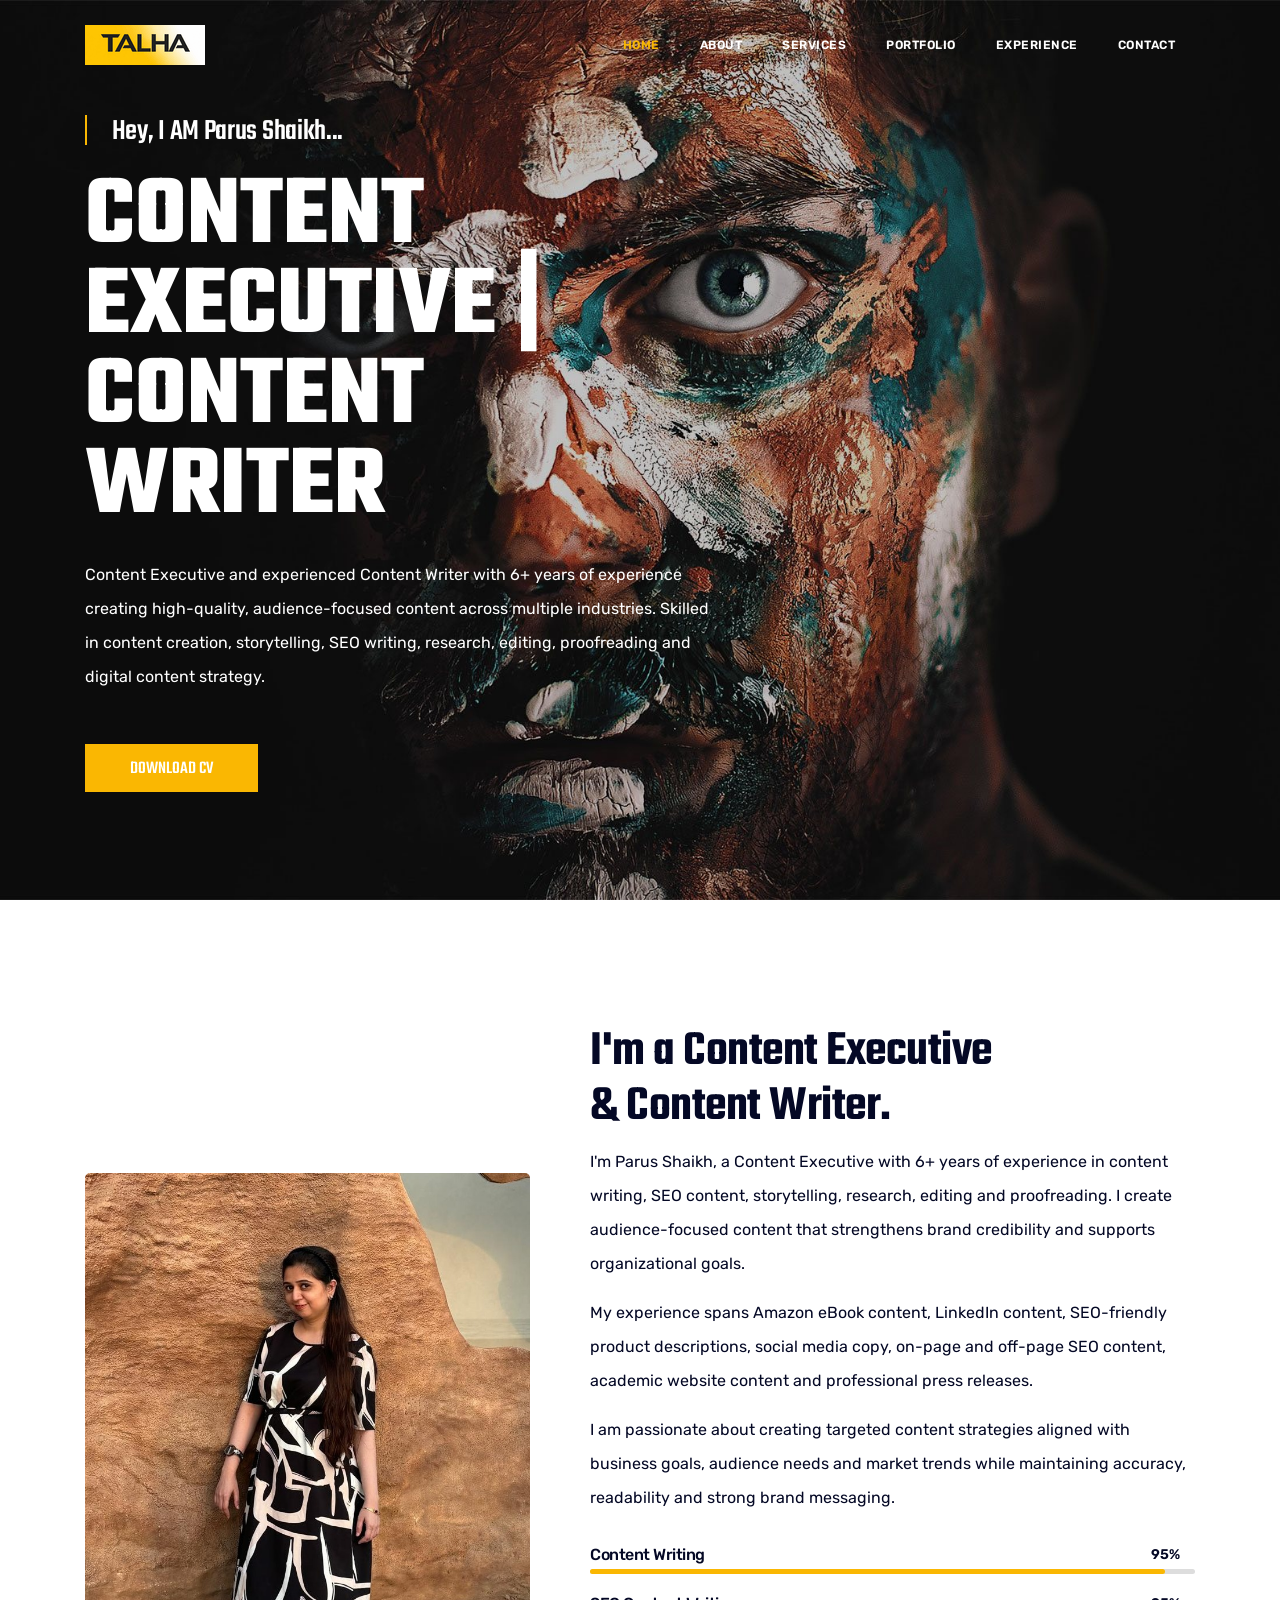
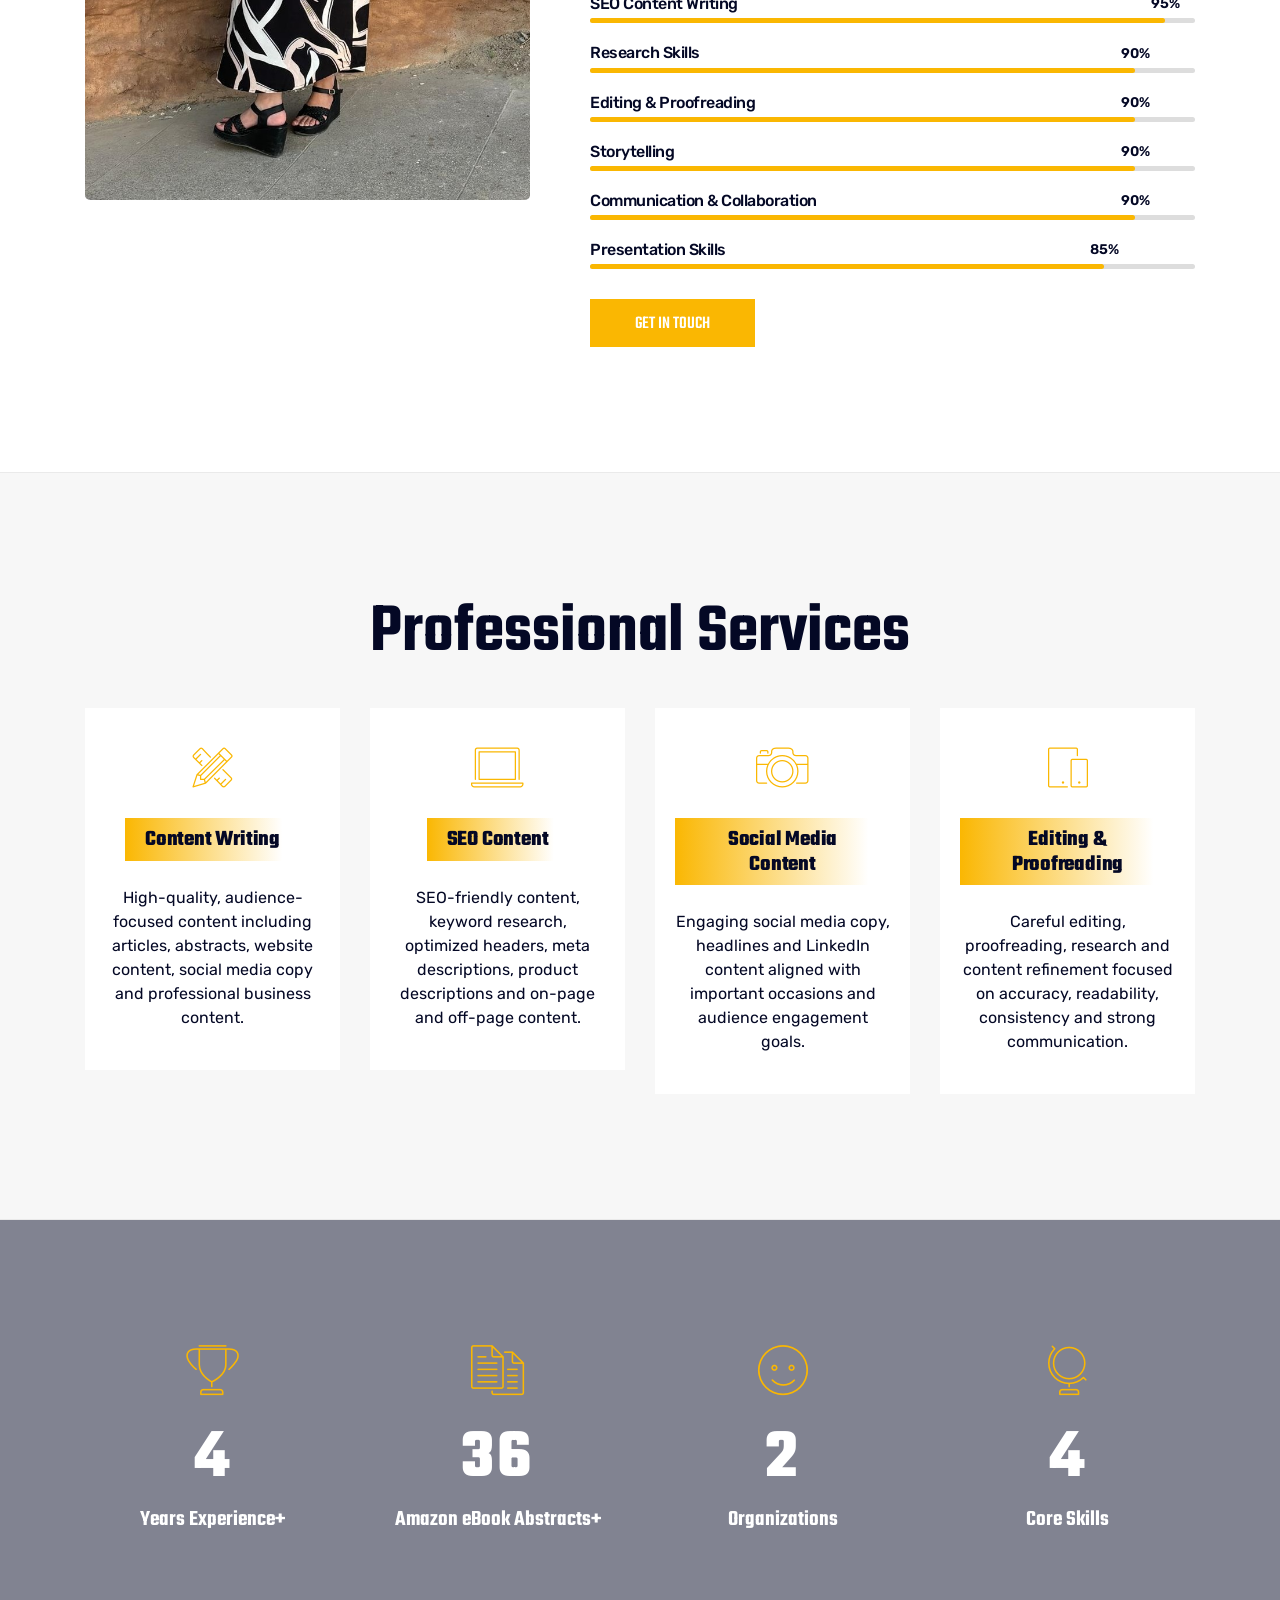
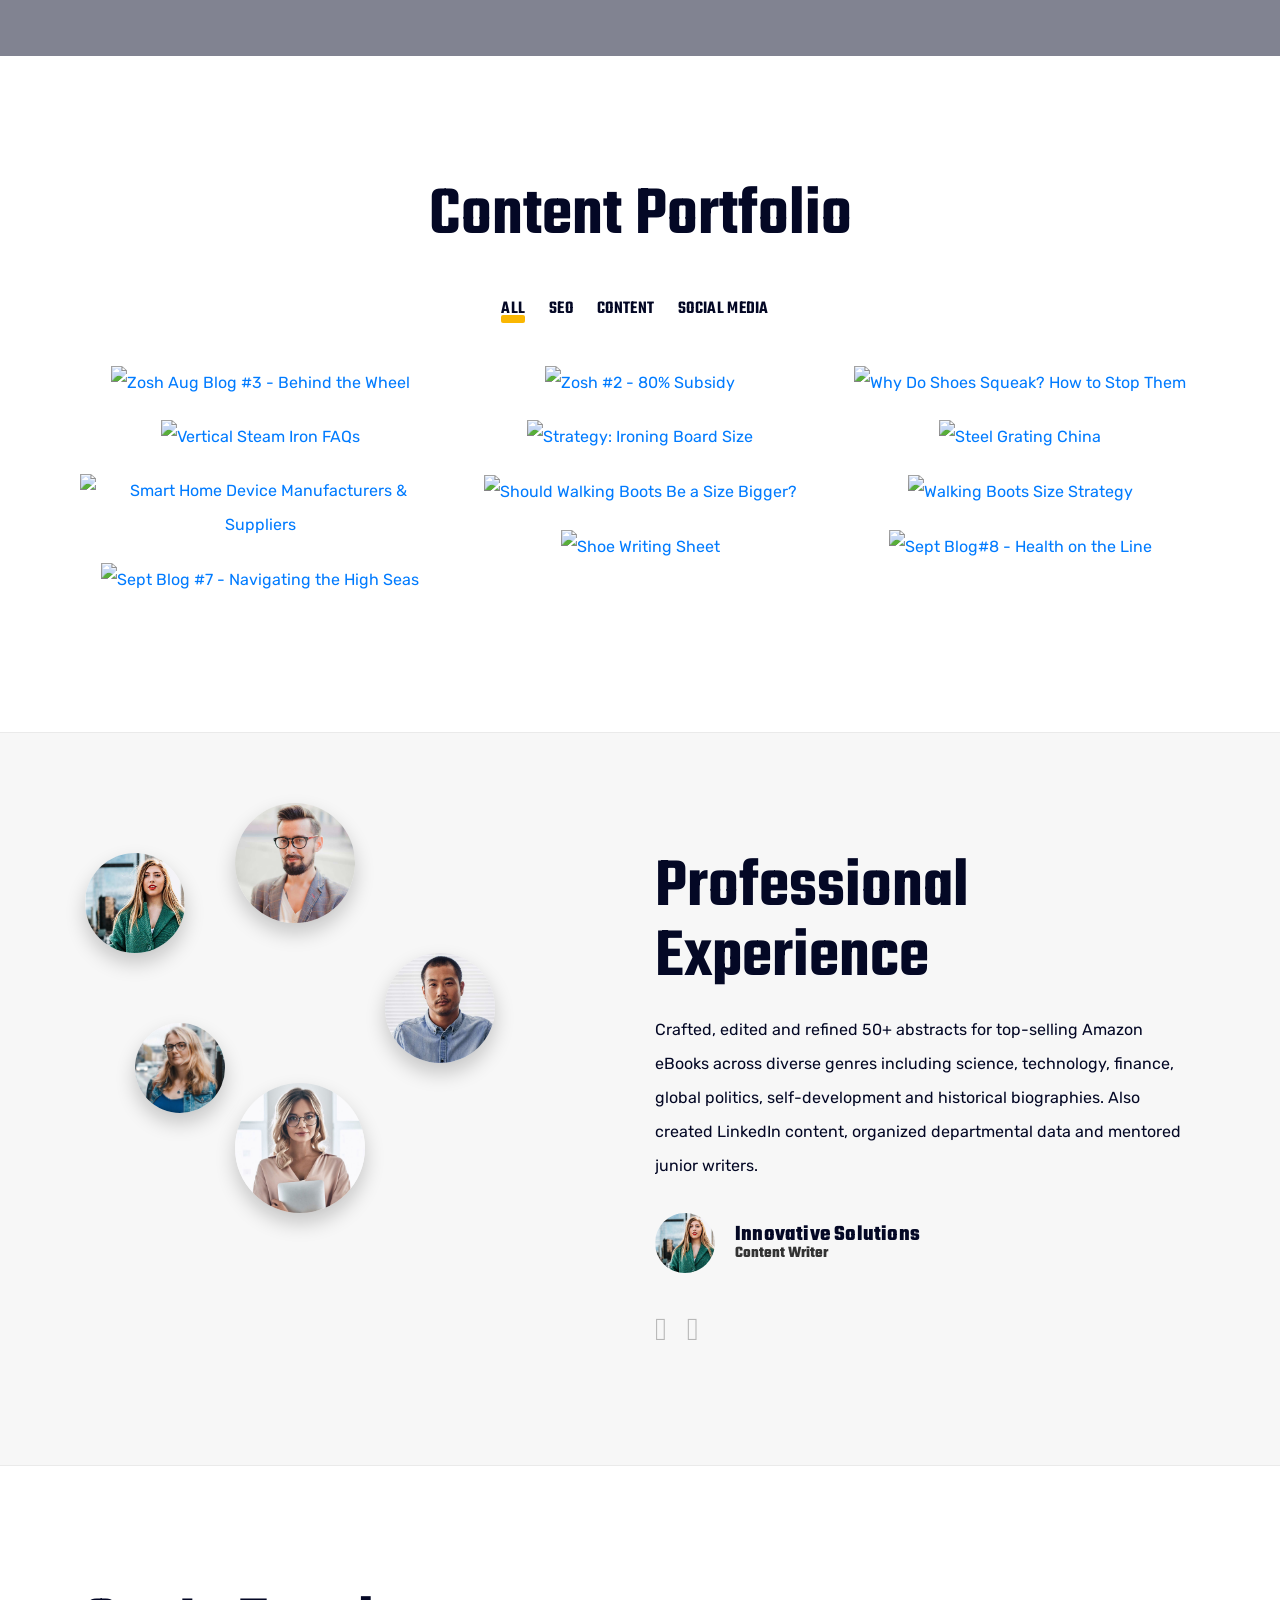
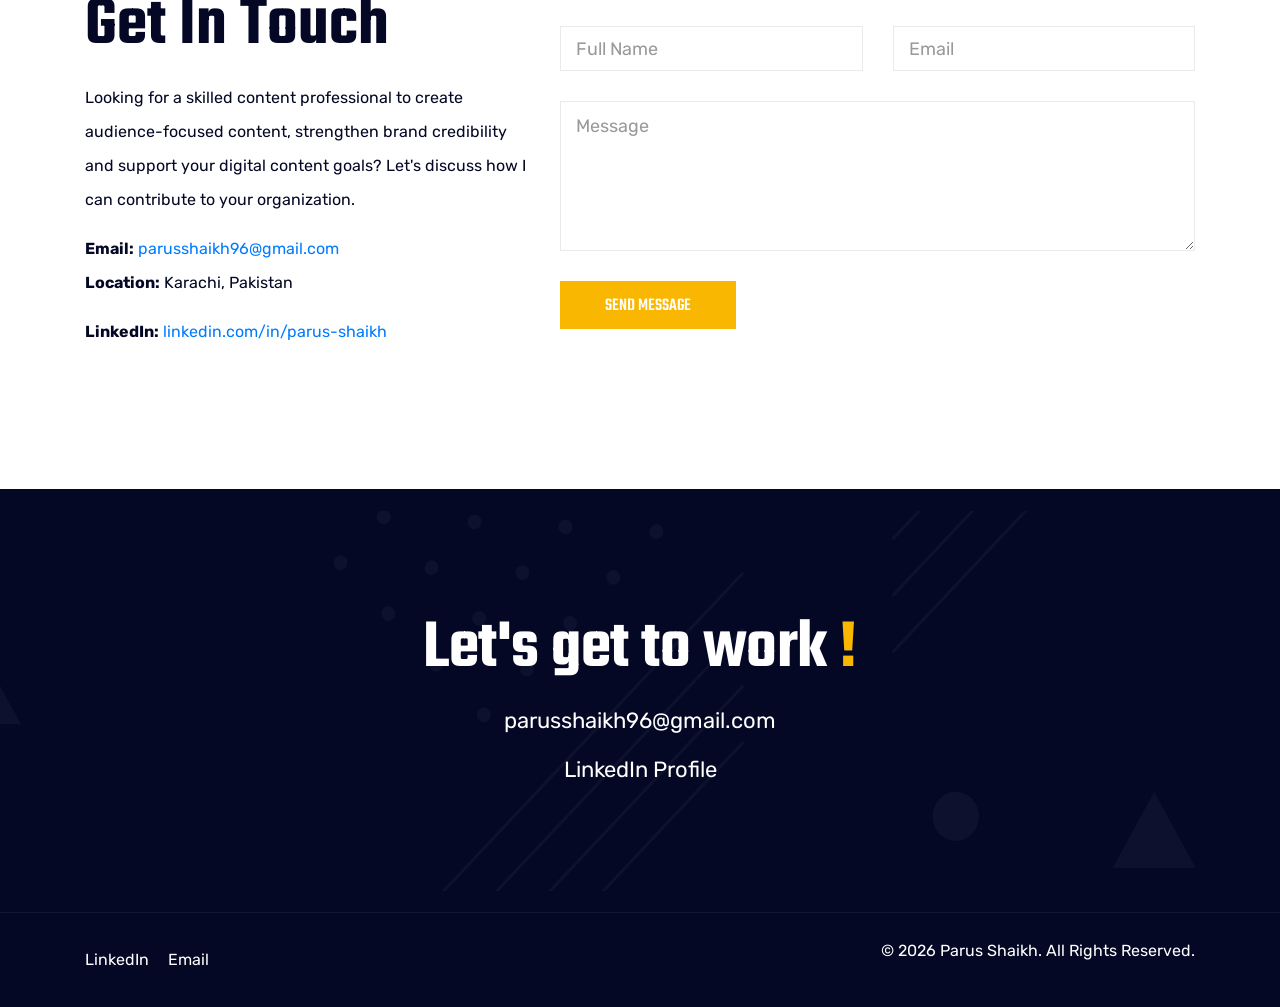
==== index.html @ 9b977d38 "update" ====
<!doctype html>

<html class="no-js" lang="en">


<head>


<meta charset="utf-8">

<meta name="viewport" content="width=device-width, initial-scale=1">

<meta
    name="description"
    content="Parus Shaikh - Content Executive, Content Writer, SEO Content Writer and Digital Content Specialist"
>

<meta name="author" content="Parus Shaikh">

<title>Parus Shaikh | Content Executive & Content Writer</title>

<link rel="shortcut icon" type="image/x-icon" href="img/favicon.ico">

<!-- Themify Icons CSS -->
<link rel="stylesheet" href="css/themify-icons.css">

<!-- Elegant Line Icons CSS -->
<link rel="stylesheet" href="css/elegant-line-icons.css">

<!-- Bootstrap CSS -->
<link rel="stylesheet" href="css/bootstrap.min.css">

<!-- Slicknav CSS -->
<link rel="stylesheet" href="css/slicknav.min.css">

<!-- Animate CSS -->
<link rel="stylesheet" href="css/animate.min.css">

<!-- OWL Carousel CSS -->
<link rel="stylesheet" href="css/owl.carousel.css">

<!-- Venobox CSS -->
<link rel="stylesheet" href="css/venobox.css">

<!-- Main CSS -->
<link rel="stylesheet" href="css/main.css">

<style>

    /* Only making the hero slightly more compact.
       Existing UI/design remains unchanged. */

    .hero-section {
        min-height: 620px;
        padding-top: 70px;
        padding-bottom: 70px;
    }

    .navbar-brand {
        font-size: 25px;
        font-weight: 700;
        letter-spacing: 0.5px;
    }

    .navbar-brand:hover {
        text-decoration: none;
    }

    /* View Live Hover Effect */

    .work-thumb {
        position: relative;
        overflow: hidden;
    }

    .work-overlay {
        position: absolute;
        top: 0;
        left: 0;
        width: 100%;
        height: 100%;
        display: flex;
        align-items: center;
        justify-content: center;
        background: rgba(0, 0, 0, 0.45);
        opacity: 0;
        visibility: hidden;
        transition: all 0.3s ease;
    }

    .work-overlay span {
        display: inline-block;
        padding: 12px 25px;
        background: #ffffff;
        color: #111111;
        font-size: 14px;
        font-weight: 600;
        border-radius: 4px;
        transform: translateY(15px);
        transition: all 0.3s ease;
    }

    .work-box:hover .work-overlay {
        opacity: 1;
        visibility: visible;
    }

    .work-box:hover .work-overlay span {
        transform: translateY(0);
    }

</style>


</head>

<body
    data-spy="scroll"
    data-target="#navmenu"
    data-offset="70"
>




<div class="site-preloader-wrap">

    <div class="spinner-wrap">

        <div class="spinner"></div>

    </div>

</div>

<!-- HEADER -->

<header id="header" class="header-section">

    <div class="container">

        <nav class="navbar">

            <a href="#home" class="navbar-brand">
                <img src="img/logo.png" alt="Parus Shaikh">
            </a>

            <div class="d-flex menu-wrap">

                <div id="navmenu" class="mainmenu">

                    <ul class="nav">

                        <li>

                            <a
                                data-scroll
                                class="nav-link active"
                                href="#home"
                            >
                                Home

                                <span class="sr-only">
                                    (current)
                                </span>

                            </a>

                        </li>

                        <li>

                            <a
                                data-scroll
                                class="nav-link"
                                href="#about"
                            >
                                About
                            </a>

                        </li>

                        <li>

                            <a
                                data-scroll
                                class="nav-link"
                                href="#services"
                            >
                                Services
                            </a>

                        </li>

                        <li>

                            <a
                                data-scroll
                                class="nav-link"
                                href="#portfolio"
                            >
                                Portfolio
                            </a>

                        </li>

                        <li>

                            <a
                                data-scroll
                                class="nav-link"
                                href="#reviews"
                            >
                                Experience
                            </a>

                        </li>

                        <li>

                            <a
                                data-scroll
                                class="nav-link"
                                href="#contact"
                            >
                                Contact
                            </a>

                        </li>

                    </ul>

                </div>

            </div>

        </nav>

    </div>

</header>

<!-- END HEADER -->


<!-- HERO -->

<section
    id="home"
    class="hero-section d-flex align-items-center"
>

    <div class="container">

        <div class="row hero-wrap">

            <div class="col-lg-7">

                <div class="hero-content mt-50">

                    <h3
                        class="sub-heading wow fadeInUp"
                        data-wow-delay="200ms"
                    >
                        Hey, I AM Parus Shaikh...
                    </h3>

                    <h1
                        class="heading wow fadeInUp"
                        data-wow-delay="300ms"
                    >
                        Content Executive | Content Writer
                    </h1>

                    <p
                        class="desc wow fadeInUp"
                        data-wow-delay="400ms"
                    >
                        Content Executive and experienced Content Writer with
                        6+ years of experience creating high-quality,
                        audience-focused content across multiple industries.
                        Skilled in content creation, storytelling, SEO writing,
                        research, editing, proofreading and digital content
                        strategy.
                    </p>

                  <a
    href="img/Parus-Karachi-Resume.pdf"
    class="default-btn wow fadeInUp"
    data-wow-delay="500ms"
    download
>
    Download CV
</a>
                </div>

            </div>

        </div>

    </div>

</section>

<!-- END HERO -->


<!-- ABOUT -->

<section
    id="about"
    class="about-section bd-bottom padding"
>

    <div class="container">

        <div class="row about-wrap d-flex align-items-center">

            <div class="col-lg-5 sm-padding">

                <div
                    class="about-bg wow fadeInLeft"
                    data-wow-delay="100ms"
                >

                    <img
                        src="img/about.jpg"
                        alt="Parus Shaikh"
                    >

                </div>

            </div>


            <div class="col-lg-7 sm-padding">

                <div class="about-content">

                    <h2>

                        <span
                            class="wow fadeInUp"
                            data-wow-delay="100ms"
                        >
                            I'm a Content Executive
                        </span>

                        <br>

                        <span
                            class="wow fadeInUp"
                            data-wow-delay="300ms"
                        >
                            & Content Writer.
                        </span>

                    </h2>


                    <p
                        class="wow fadeInUp"
                        data-wow-delay="500ms"
                    >
                        I'm Parus Shaikh, a Content Executive with 6+ years
                        of experience in content writing, SEO content,
                        storytelling, research, editing and proofreading.
                        I create audience-focused content that strengthens
                        brand credibility and supports organizational goals.
                    </p>


                    <p
                        class="wow fadeInUp"
                        data-wow-delay="600ms"
                    >
                        My experience spans Amazon eBook content, LinkedIn
                        content, SEO-friendly product descriptions, social
                        media copy, on-page and off-page SEO content,
                        academic website content and professional press
                        releases.
                    </p>


                    <p
                        class="wow fadeInUp"
                        data-wow-delay="700ms"
                    >
                        I am passionate about creating targeted content
                        strategies aligned with business goals, audience
                        needs and market trends while maintaining accuracy,
                        readability and strong brand messaging.
                    </p>


                </div>


                <!-- SKILLS -->

                <ul
                    class="skill-items wow fadeInUp"
                    data-wow-delay="800ms"
                >

                    <li class="skill-item">

                        <h5>
                            Content Writing
                        </h5>

                        <div class="progress">

                            <div
                                class="progress-bar wow slideInLeft"
                                data-wow-duration="2000ms"
                                role="progressbar"
                                style="width: 95%;"
                            >
                                <span>95%</span>
                            </div>

                        </div>

                    </li>


                    <li class="skill-item">

                        <h5>
                            SEO Content Writing
                        </h5>

                        <div class="progress">

                            <div
                                class="progress-bar wow slideInLeft"
                                data-wow-duration="2000ms"
                                role="progressbar"
                                style="width: 95%;"
                            >
                                <span>95%</span>
                            </div>

                        </div>

                    </li>


                    <li class="skill-item">

                        <h5>
                            Research Skills
                        </h5>

                        <div class="progress">

                            <div
                                class="progress-bar wow slideInLeft"
                                data-wow-duration="2000ms"
                                role="progressbar"
                                style="width: 90%;"
                            >
                                <span>90%</span>
                            </div>

                        </div>

                    </li>


                    <li class="skill-item">

                        <h5>
                            Editing & Proofreading
                        </h5>

                        <div class="progress">

                            <div
                                class="progress-bar wow slideInLeft"
                                data-wow-duration="2000ms"
                                role="progressbar"
                                style="width: 90%;"
                            >
                                <span>90%</span>
                            </div>

                        </div>

                    </li>


                    <li class="skill-item">

                        <h5>
                            Storytelling
                        </h5>

                        <div class="progress">

                            <div
                                class="progress-bar wow slideInLeft"
                                data-wow-duration="2000ms"
                                role="progressbar"
                                style="width: 90%;"
                            >
                                <span>90%</span>
                            </div>

                        </div>

                    </li>


                    <li class="skill-item">

                        <h5>
                            Communication & Collaboration
                        </h5>

                        <div class="progress">

                            <div
                                class="progress-bar wow slideInLeft"
                                data-wow-duration="2000ms"
                                role="progressbar"
                                style="width: 90%;"
                            >
                                <span>90%</span>
                            </div>

                        </div>

                    </li>


                    <li class="skill-item">

                        <h5>
                            Presentation Skills
                        </h5>

                        <div class="progress">

                            <div
                                class="progress-bar wow slideInLeft"
                                data-wow-duration="2000ms"
                                role="progressbar"
                                style="width: 85%;"
                            >
                                <span>85%</span>
                            </div>

                        </div>

                    </li>

                </ul>


                <div class="cv-btn">

                    <a
                        href="mailto:parusshaikh96@gmail.com"
                        class="default-btn wow fadeInUp"
                        data-wow-delay="900ms"
                    >
                        Get In Touch
                    </a>

                </div>

            </div>

        </div>

    </div>

</section>

<!-- END ABOUT -->


<!-- SERVICES -->

<section
    id="services"
    class="service-section bg-grey bd-bottom padding"
>

    <div class="container">

        <div class="section-heading text-center mb-40">

            <h2 class="wow fadeInUp">
                Professional Services
            </h2>

        </div>


        <div class="service-wrap row">


            <!-- CONTENT WRITING -->

            <div
                class="col-lg-3 col-sm-6 sm-padding wow fadeInUp"
                data-wow-delay="100ms"
            >

                <div class="service-item text-center">

                    <i class="icon-tools"></i>

                    <h3>
                        <span>Content Writing</span>
                    </h3>

                    <p>
                        High-quality, audience-focused content including
                        articles, abstracts, website content, social media
                        copy and professional business content.
                    </p>

                </div>

            </div>


            <!-- SEO CONTENT -->

            <div
                class="col-lg-3 col-sm-6 sm-padding wow fadeInUp"
                data-wow-delay="300ms"
            >

                <div class="service-item text-center">

                    <i class="icon-laptop"></i>

                    <h3>
                        <span>SEO Content</span>
                    </h3>

                    <p>
                        SEO-friendly content, keyword research, optimized
                        headers, meta descriptions, product descriptions
                        and on-page and off-page content.
                    </p>

                </div>

            </div>


            <!-- SOCIAL MEDIA -->

            <div
                class="col-lg-3 col-sm-6 sm-padding wow fadeInUp"
                data-wow-delay="500ms"
            >

                <div class="service-item text-center">

                    <i class="icon-camera"></i>

                    <h3>
                        <span>Social Media Content</span>
                    </h3>

                    <p>
                        Engaging social media copy, headlines and LinkedIn
                        content aligned with important occasions and
                        audience engagement goals.
                    </p>

                </div>

            </div>


            <!-- EDITING -->

            <div
                class="col-lg-3 col-sm-6 sm-padding wow fadeInUp"
                data-wow-delay="700ms"
            >

                <div class="service-item text-center">

                    <i class="icon-mobile"></i>

                    <h3>
                        <span>Editing & Proofreading</span>
                    </h3>

                    <p>
                        Careful editing, proofreading, research and content
                        refinement focused on accuracy, readability,
                        consistency and strong communication.
                    </p>

                </div>

            </div>

        </div>

    </div>

</section>

<!-- END SERVICES -->


<!-- COUNTERS -->

<section class="counter-section padding overlay">

    <div class="container">

        <div class="counter-wrap row">


            <div
                class="col-lg-3 col-sm-6 sm-padding wow fadeInUp"
                data-wow-delay="100ms"
            >

                <div class="counter-item text-center">

                    <i class="icon-trophy"></i>

                    <h3 class="counter">
                        6
                    </h3>

                    <h4>
                        Years Experience+
                    </h4>

                </div>

            </div>


            <div
                class="col-lg-3 col-sm-6 sm-padding wow fadeInUp"
                data-wow-delay="300ms"
            >

                <div class="counter-item text-center">

                    <i class="icon-documents"></i>

                    <h3 class="counter">
                        50
                    </h3>

                    <h4>
                        Amazon eBook Abstracts+
                    </h4>

                </div>

            </div>


            <div
                class="col-lg-3 col-sm-6 sm-padding wow fadeInUp"
                data-wow-delay="500ms"
            >

                <div class="counter-item text-center">

                    <i class="icon-happy"></i>

                    <h3 class="counter">
                        4
                    </h3>

                    <h4>
                        Organizations
                    </h4>

                </div>

            </div>


            <div
                class="col-lg-3 col-sm-6 sm-padding wow fadeInUp"
                data-wow-delay="700ms"
            >

                <div class="counter-item text-center">

                    <i class="icon-globe"></i>

                    <h3 class="counter">
                        7
                    </h3>

                    <h4>
                        Core Skills
                    </h4>

                </div>

            </div>

        </div>

    </div>

</section>

<!-- END COUNTERS -->


<!-- PORTFOLIO -->

<section
    id="portfolio"
    class="work-section bd-bottom padding"
>

    <div class="container">

        <div class="section-heading text-center mb-40">

            <h2
                class="wow fadeInUp"
                data-wow-delay="100ms"
            >
                Content Portfolio
            </h2>

        </div>


        <div class="work-items-wrap">

            <div class="work-titles"></div>


            <!-- FILTERS -->

            <ul
                class="work-filter mb-30 wow fadeInUp"
                data-wow-delay="300ms"
            >

                <li
                    class="active"
                    data-filter="*"
                >
                    All
                </li>

                <li data-filter=".seo">
                    SEO
                </li>

                <li data-filter=".content">
                    Content
                </li>

                <li data-filter=".marketing">
                    Social Media
                </li>

            </ul>


            <!-- PORTFOLIO ITEMS -->

            <div
                class="row work-items wow fadeInUp"
                data-wow-delay="500ms"
            >


                <!-- 1 -->
                <div class="col-md-4 col-sm-6 xs-padding single-item content">
                    <a href="https://drive.google.com/open?id=1LXs0BQqRQI7Jaqb9oICFs6bPIolZNywy&usp=drive_copy" target="_blank" class="work-box">
                        <div class="work-thumb">
                            <img src="https://images.unsplash.com/photo-1485291571150-772bcfc10da5?auto=format&fit=crop&w=900&q=80" alt="Zosh Aug Blog #3 - Behind the Wheel">
                            <div class="work-overlay">
                                <span>Zosh Aug Blog #3 - Behind the Wheel</span>
                            </div>
                        </div>
                    </a>
                </div>


                <!-- 2 -->
                <div class="col-md-4 col-sm-6 xs-padding single-item content seo">
                    <a href="https://drive.google.com/open?id=1vBJZyn1_79aBrRnM601Nejvo8InahfdY&usp=drive_copy" target="_blank" class="work-box">
                        <div class="work-thumb">
                            <img src="https://images.unsplash.com/photo-1554224155-6726b3ff858f?auto=format&fit=crop&w=900&q=80" alt="Zosh #2 - 80% Subsidy">
                            <div class="work-overlay">
                                <span>Zosh #2 - 80% Subsidy</span>
                            </div>
                        </div>
                    </a>
                </div>


                <!-- 3 -->
                <div class="col-md-4 col-sm-6 xs-padding single-item content seo">
                    <a href="https://drive.google.com/open?id=11xrQqx3f5UAU6Y8jwjmwOp1qk08cNPf2&usp=drive_copy" target="_blank" class="work-box">
                        <div class="work-thumb">
                            <img src="https://images.unsplash.com/photo-1542291026-7eec264c27ff?auto=format&fit=crop&w=900&q=80" alt="Why Do Shoes Squeak? How to Stop Them">
                            <div class="work-overlay">
                                <span>Why Do Shoes Squeak? How to Stop Them</span>
                            </div>
                        </div>
                    </a>
                </div>


                <!-- 4 -->
                <div class="col-md-4 col-sm-6 xs-padding single-item content seo">
                    <a href="https://drive.google.com/open?id=1feTU2FWGsGtW48rULP34QujGG3yAgJ-w&usp=drive_copy" target="_blank" class="work-box">
                        <div class="work-thumb">
                            <img src="https://images.unsplash.com/photo-1582735689369-4fe89db7114c?auto=format&fit=crop&w=900&q=80" alt="Vertical Steam Iron FAQs">
                            <div class="work-overlay">
                                <span>Vertical Steam Iron FAQs</span>
                            </div>
                        </div>
                    </a>
                </div>


                <!-- 5 -->
                <div class="col-md-4 col-sm-6 xs-padding single-item content seo">
                    <a href="https://drive.google.com/open?id=1D90GgLFySZ7nQfxH0sL03cCZlbrNr5kz&usp=drive_copy" target="_blank" class="work-box">
                        <div class="work-thumb">
                            <img src="https://images.unsplash.com/photo-1558618666-fcd25c85cd64?auto=format&fit=crop&w=900&q=80" alt="Strategy: Ironing Board Size">
                            <div class="work-overlay">
                                <span>Strategy: Ironing Board Size</span>
                            </div>
                        </div>
                    </a>
                </div>


                <!-- 6 -->
                <div class="col-md-4 col-sm-6 xs-padding single-item content">
                    <a href="https://drive.google.com/open?id=1yk3fV_PJ36oBN3ZdoxIJcks0qqvbZfiG&usp=drive_copy" target="_blank" class="work-box">
                        <div class="work-thumb">
                            <img src="https://images.unsplash.com/photo-1504307651254-35680f356dfd?auto=format&fit=crop&w=900&q=80" alt="Steel Grating China">
                            <div class="work-overlay">
                                <span>Steel Grating China</span>
                            </div>
                        </div>
                    </a>
                </div>


                <!-- 7 -->
                <div class="col-md-4 col-sm-6 xs-padding single-item content seo">
                    <a href="https://drive.google.com/open?id=139jBl9DsKpFGv65cTZZlFE77CDEeuoxl&usp=drive_copy" target="_blank" class="work-box">
                        <div class="work-thumb">
                            <img src="https://images.unsplash.com/photo-1558002038-1055907df827?auto=format&fit=crop&w=900&q=80" alt="Smart Home Device Manufacturers & Suppliers">
                            <div class="work-overlay">
                                <span>Smart Home Device Manufacturers & Suppliers</span>
                            </div>
                        </div>
                    </a>
                </div>


              <!-- 8 -->
<div class="col-md-4 col-sm-6 xs-padding single-item content seo">
    <a href="https://drive.google.com/open?id=1uwgYTufNIXVfXIzrIhm38b34IhKRQeTq&usp=drive_copy"
       target="_blank"
       class="work-box">

        <div class="work-thumb">
            <img
                src="https://images.unsplash.com/photo-1551632811-561732d1e306?auto=format&fit=crop&w=900&q=80"
                alt="Should Walking Boots Be a Size Bigger?"
            >

            <div class="work-overlay">
                <span>Should Walking Boots Be a Size Bigger?</span>
            </div>
        </div>

    </a>
</div>


                <!-- 9 -->
                <div class="col-md-4 col-sm-6 xs-padding single-item content seo">
                    <a href="https://drive.google.com/open?id=1sSTBWbOvlkQHO42XI4FcnSevIsq5JLyp&usp=drive_copy" target="_blank" class="work-box">
                        <div class="work-thumb">
                            <img src="https://images.unsplash.com/photo-1520639888713-7851133b1ed0?auto=format&fit=crop&w=900&q=80" alt="Walking Boots Size Strategy">
                            <div class="work-overlay">
                                <span>Walking Boots Size Strategy</span>
                            </div>
                        </div>
                    </a>
                </div>


                <!-- 10 -->
                <div class="col-md-4 col-sm-6 xs-padding single-item content">
                    <a href="https://drive.google.com/open?id=1D6LFiN8Dwu3kecoFF4oTF8dwXBQN0cQ4&usp=drive_copy" target="_blank" class="work-box">
                        <div class="work-thumb">
                            <img src="https://images.unsplash.com/photo-1460353581641-37baddab0fa2?auto=format&fit=crop&w=900&q=80" alt="Shoe Writing Sheet">
                            <div class="work-overlay">
                                <span>Shoe Writing Sheet</span>
                            </div>
                        </div>
                    </a>
                </div>


                <!-- 11 -->
                <div class="col-md-4 col-sm-6 xs-padding single-item content">
                    <a href="https://drive.google.com/open?id=1c1kYiwKYX25CJf8WVKnKKPushHrlp11Z&usp=drive_copy" target="_blank" class="work-box">
                        <div class="work-thumb">
                            <img src="https://images.unsplash.com/photo-1505751172876-fa1923c5c528?auto=format&fit=crop&w=900&q=80" alt="Sept Blog#8 - Health on the Line">
                            <div class="work-overlay">
                                <span>Sept Blog#8 - Health on the Line</span>
                            </div>
                        </div>
                    </a>
                </div>


                <!-- 12 -->
<div class="col-md-4 col-sm-6 xs-padding single-item content">
    <a href="https://drive.google.com/open?id=1NOp60cJU7m7nYE22NxKxUteTyk41mckn3&usp=drive_copy"
       target="_blank"
       class="work-box">

        <div class="work-thumb">
            <img
                src="https://images.unsplash.com/photo-1500375592092-40eb2168fd21?auto=format&fit=crop&w=900&q=80"
                alt="Sept Blog #7 - Navigating the High Seas"
            >

            <div class="work-overlay">
                <span>Sept Blog #7 - Navigating the High Seas</span>
            </div>
        </div>

    </a>
</div>



            </div>

        </div>

    </div>

</section>
<!-- END PORTFOLIO -->


<!-- EXPERIENCE -->

<section
    id="reviews"
    class="testimonial-section bg-grey bd-bottom padding"
>

    <div class="container">

        <div class="row">


            <div class="col-md-6 d-none d-lg-block d-md-block">

                <div class="clients-thumb">

                    <div class="ct-thumb thumb-1"></div>

                    <div class="ct-thumb thumb-2"></div>

                    <div class="ct-thumb thumb-3"></div>

                    <div class="ct-thumb thumb-4"></div>

                    <div class="ct-thumb thumb-5"></div>

                </div>

            </div>


            <div class="col-md-6">

                <div class="section-heading">

                    <h2
                        class="wow fadeInUp"
                        data-wow-delay="100ms"
                    >
                        Professional Experience
                    </h2>

                </div>


                <div
                    id="testimonial-carousel"
                    class="testimonial-carousel owl-carousel wow fadeInUp"
                    data-wow-delay="300ms"
                >


                    <!-- Innovative Solutions -->

                    <div class="testi-item">

                        <p>
                            Crafted, edited and refined 50+ abstracts for
                            top-selling Amazon eBooks across diverse genres
                            including science, technology, finance, global
                            politics, self-development and historical
                            biographies. Also created LinkedIn content,
                            organized departmental data and mentored junior
                            writers.
                        </p>

                        <div class="testi-thumb">

                            <img
                                src="img/testi-1.jpg"
                                alt="Innovative Solutions"
                            >

                            <h3>
                                Innovative Solutions

                                <span>
                                    Content Writer
                                </span>

                            </h3>

                        </div>

                    </div>


                    <!-- Va8ive Digital -->

                    <div class="testi-item">

                        <p>
                            Conducted research for trending keywords to
                            produce targeted SEO content that improved
                            organic traffic and search engine rankings.
                            Optimized meta descriptions and headers and
                            created SEO-friendly product descriptions for
                            e-commerce platforms.
                        </p>

                        <div class="testi-thumb">

                            <img
                                src="img/testi-2.jpg"
                                alt="Va8ive Digital"
                            >

                            <h3>
                                Va8ive Digital

                                <span>
                                    SEO Content Writer
                                </span>

                            </h3>

                        </div>

                    </div>


                    <!-- Creatics -->

                    <div class="testi-item">

                        <p>
                            Developed compelling social media copy and
                            headlines to maximize audience engagement.
                            Produced high-quality on-page and off-page
                            content that achieved top SEO rankings and
                            authored SEO-friendly content for academic
                            websites with a focus on accuracy and
                            readability.
                        </p>

                        <div class="testi-thumb">

                            <img
                                src="img/testi-3.jpg"
                                alt="Creatics"
                            >

                            <h3>
                                Creatics

                                <span>
                                    Creative Content Writer
                                </span>

                            </h3>

                        </div>

                    </div>


                    <!-- Tradewheel.com -->

                    <div class="testi-item">

                        <p>
                            Produced high-quality on-page and off-page SEO
                            content for corporate clients while developing
                            innovative content strategies aligned with
                            brand messaging and digital objectives.
                            Created engaging social media content and
                            professional press releases based on client
                            goals and perspectives.
                        </p>

                        <div class="testi-thumb">

                            <img
                                src="img/testi-1.jpg"
                                alt="Tradewheel.com"
                            >

                            <h3>
                                Tradewheel.com

                                <span>
                                    Web Content Writer
                                </span>

                            </h3>

                        </div>

                    </div>


                </div>

            </div>

        </div>

    </div>

</section>

<!-- END EXPERIENCE -->


<!-- CONTACT -->

<section
    id="contact"
    class="contact-section padding"
>

    <div class="container">

        <div class="contact-wrapper d-flex align-items-center row">


            <div class="col-lg-5 col-md-6 sm-padding">

                <div class="contact-info">

                    <div class="section-heading mb-20">

                        <h2
                            class="wow fadeInUp"
                            data-wow-delay="100ms"
                        >
                            Get In Touch
                        </h2>

                    </div>


                    <p
                        class="wow fadeInUp"
                        data-wow-delay="300ms"
                    >
                        Looking for a skilled content professional to
                        create audience-focused content, strengthen brand
                        credibility and support your digital content
                        goals? Let's discuss how I can contribute to your
                        organization.
                    </p>


                    <p
                        class="wow fadeInUp"
                        data-wow-delay="400ms"
                    >

                        <strong>Email:</strong>

                        <a href="mailto:parusshaikh96@gmail.com">
                            parusshaikh96@gmail.com
                        </a>

                        <br>

                        <strong>Location:</strong>
                        Karachi, Pakistan

                    </p>


                    <p
                        class="wow fadeInUp"
                        data-wow-delay="500ms"
                    >

                        <strong>LinkedIn:</strong>

                        <a
                            href="https://linkedin.com/in/parus-shaikh"
                            target="_blank"
                            rel="noopener noreferrer"
                        >
                            linkedin.com/in/parus-shaikh
                        </a>

                    </p>

                </div>

            </div>


            <div class="col-lg-7 col-md-6 sm-padding">

                <div class="contact-form">

                    <form
                        action="contact.php"
                        method="post"
                        id="ajax_form"
                        class="form-horizontal"
                    >

                        <div
                            class="form-group colum-row row wow fadeInUp"
                            data-wow-delay="500ms"
                        >

                            <div class="col-sm-6">

                                <input
                                    type="text"
                                    id="name"
                                    name="name"
                                    class="form-control"
                                    placeholder="Full Name"
                                    required
                                >

                            </div>


                            <div class="col-sm-6">

                                <input
                                    type="email"
                                    id="email"
                                    name="email"
                                    class="form-control"
                                    placeholder="Email"
                                    required
                                >

                            </div>

                        </div>


                        <div
                            class="form-group row wow fadeInUp"
                            data-wow-delay="700ms"
                        >

                            <div class="col-md-12">

                                <textarea
                                    id="message"
                                    name="message"
                                    cols="30"
                                    rows="5"
                                    class="form-control message"
                                    placeholder="Message"
                                    required
                                ></textarea>

                            </div>

                        </div>


                        <div
                            class="form-group row wow fadeInUp"
                            data-wow-delay="900ms"
                        >

                            <div class="col-md-12">

                                <button
                                    id="submit"
                                    class="default-btn"
                                    type="submit"
                                >
                                    Send Message
                                </button>

                            </div>

                        </div>


                        <div
                            id="form-messages"
                            class="alert"
                            role="alert"
                        ></div>

                    </form>

                </div>

            </div>

        </div>

    </div>

</section>

<!-- END CONTACT -->


<!-- GET TO WORK -->

<section class="widget-section padding">

    <div class="container">

        <div class="widget-content text-center">

            <h2
                class="wow fadeInUp"
                data-wow-delay="100ms"
            >
                Let's get to work
                <span>!</span>
            </h2>


            <a
                class="mb-15 wow fadeInUp"
                data-wow-delay="200ms"
                href="mailto:parusshaikh96@gmail.com"
            >
                parusshaikh96@gmail.com
            </a>


            <a
                href="https://linkedin.com/in/parus-shaikh"
                class="wow fadeInUp"
                data-wow-delay="300ms"
                target="_blank"
                rel="noopener noreferrer"
            >
                LinkedIn Profile
            </a>

        </div>

    </div>

</section>

<!-- END GET TO WORK -->


<!-- FOOTER -->

<footer class="footer-section">

    <div class="container">

        <div class="footer-wrap row">


            <div class="col-md-6">

                <ul class="footer-social">

                    <li>

                        <a
                            href="https://linkedin.com/in/parus-shaikh"
                            target="_blank"
                            rel="noopener noreferrer"
                        >
                            LinkedIn
                        </a>

                    </li>

                    <li>

                        <a
                            href="mailto:parusshaikh96@gmail.com"
                        >
                            Email
                        </a>

                    </li>

                </ul>

            </div>


            <div class="col-md-6">

                <div class="copyright">

                    <p>

                        &copy;

                        <span id="year"></span>

                        Parus Shaikh. All Rights Reserved.

                    </p>

                </div>

            </div>

        </div>

    </div>

</footer>

<!-- END FOOTER -->


<!-- SCROLL TO TOP -->

<a
    data-scroll
    href="#header"
    id="scroll-to-top"
>

    <i class="ti-angle-up"></i>

</a>


<!-- jQuery -->

<script src="js/vendor/jquery-1.12.4.min.js"></script>

<!-- Modernizr -->

<script src="js/vendor/modernizr-2.8.3-respond-1.4.2.min.js"></script>

<!-- Bootstrap -->

<script src="js/vendor/bootstrap.min.js"></script>

<!-- Slicknav -->

<script src="js/vendor/jquery.slicknav.min.js"></script>

<!-- OWL Carousel -->

<script src="js/vendor/owl.carousel.min.js"></script>

<!-- Counterup -->

<script src="js/vendor/jquery.counterup.min.js"></script>

<!-- Waypoints -->

<script src="js/vendor/jquery.waypoints.v2.0.3.min.js"></script>

<!-- Venobox -->

<script src="js/vendor/venobox.min.js"></script>

<!-- Images Loaded -->

<script src="js/vendor/imagesloaded.pkgd.min.js"></script>

<!-- Isotope -->

<script src="js/vendor/jquery.isotope.v3.0.2.js"></script>

<!-- Smooth Scroll -->

<script src="js/vendor/smooth-scroll.min.js"></script>

<!-- WOW -->

<script src="js/vendor/wow.min.js"></script>

<!-- Contact -->

<script src="js/contact.js"></script>

<!-- Main JS -->

<script src="js/main.js"></script>


<!-- CURRENT YEAR -->

<script>

    document.addEventListener("DOMContentLoaded", function () {

        var yearElement = document.getElementById("year");

        if (yearElement) {

            yearElement.textContent = new Date().getFullYear();

        }

    });

</script>

</body>

</html>
---- css/themify-icons.css ----
@font-face{font-family:themify;src:url(../fonts/themify.eot%3F-fvbane);src:url(../fonts/themify.eot%3F) format('embedded-opentype'),url(../fonts/themify.woff%3F-fvbane) format('woff'),url(../fonts/themify.ttf%3F-fvbane) format('truetype'),url(../fonts/themify.svg%3F-fvbane) format('svg');font-weight:400;font-style:normal}[class*=" ti-"],[class^=ti-]{font-family:themify;speak:none;font-style:normal;font-weight:400;font-variant:normal;text-transform:none;line-height:1;-webkit-font-smoothing:antialiased;-moz-osx-font-smoothing:grayscale}.ti-wand:before{content:"\e600"}.ti-volume:before{content:"\e601"}.ti-user:before{content:"\e602"}.ti-unlock:before{content:"\e603"}.ti-unlink:before{content:"\e604"}.ti-trash:before{content:"\e605"}.ti-thought:before{content:"\e606"}.ti-target:before{content:"\e607"}.ti-tag:before{content:"\e608"}.ti-tablet:before{content:"\e609"}.ti-star:before{content:"\e60a"}.ti-spray:before{content:"\e60b"}.ti-signal:before{content:"\e60c"}.ti-shopping-cart:before{content:"\e60d"}.ti-shopping-cart-full:before{content:"\e60e"}.ti-settings:before{content:"\e60f"}.ti-search:before{content:"\e610"}.ti-zoom-in:before{content:"\e611"}.ti-zoom-out:before{content:"\e612"}.ti-cut:before{content:"\e613"}.ti-ruler:before{content:"\e614"}.ti-ruler-pencil:before{content:"\e615"}.ti-ruler-alt:before{content:"\e616"}.ti-bookmark:before{content:"\e617"}.ti-bookmark-alt:before{content:"\e618"}.ti-reload:before{content:"\e619"}.ti-plus:before{content:"\e61a"}.ti-pin:before{content:"\e61b"}.ti-pencil:before{content:"\e61c"}.ti-pencil-alt:before{content:"\e61d"}.ti-paint-roller:before{content:"\e61e"}.ti-paint-bucket:before{content:"\e61f"}.ti-na:before{content:"\e620"}.ti-mobile:before{content:"\e621"}.ti-minus:before{content:"\e622"}.ti-medall:before{content:"\e623"}.ti-medall-alt:before{content:"\e624"}.ti-marker:before{content:"\e625"}.ti-marker-alt:before{content:"\e626"}.ti-arrow-up:before{content:"\e627"}.ti-arrow-right:before{content:"\e628"}.ti-arrow-left:before{content:"\e629"}.ti-arrow-down:before{content:"\e62a"}.ti-lock:before{content:"\e62b"}.ti-location-arrow:before{content:"\e62c"}.ti-link:before{content:"\e62d"}.ti-layout:before{content:"\e62e"}.ti-layers:before{content:"\e62f"}.ti-layers-alt:before{content:"\e630"}.ti-key:before{content:"\e631"}.ti-import:before{content:"\e632"}.ti-image:before{content:"\e633"}.ti-heart:before{content:"\e634"}.ti-heart-broken:before{content:"\e635"}.ti-hand-stop:before{content:"\e636"}.ti-hand-open:before{content:"\e637"}.ti-hand-drag:before{content:"\e638"}.ti-folder:before{content:"\e639"}.ti-flag:before{content:"\e63a"}.ti-flag-alt:before{content:"\e63b"}.ti-flag-alt-2:before{content:"\e63c"}.ti-eye:before{content:"\e63d"}.ti-export:before{content:"\e63e"}.ti-exchange-vertical:before{content:"\e63f"}.ti-desktop:before{content:"\e640"}.ti-cup:before{content:"\e641"}.ti-crown:before{content:"\e642"}.ti-comments:before{content:"\e643"}.ti-comment:before{content:"\e644"}.ti-comment-alt:before{content:"\e645"}.ti-close:before{content:"\e646"}.ti-clip:before{content:"\e647"}.ti-angle-up:before{content:"\e648"}.ti-angle-right:before{content:"\e649"}.ti-angle-left:before{content:"\e64a"}.ti-angle-down:before{content:"\e64b"}.ti-check:before{content:"\e64c"}.ti-check-box:before{content:"\e64d"}.ti-camera:before{content:"\e64e"}.ti-announcement:before{content:"\e64f"}.ti-brush:before{content:"\e650"}.ti-briefcase:before{content:"\e651"}.ti-bolt:before{content:"\e652"}.ti-bolt-alt:before{content:"\e653"}.ti-blackboard:before{content:"\e654"}.ti-bag:before{content:"\e655"}.ti-move:before{content:"\e656"}.ti-arrows-vertical:before{content:"\e657"}.ti-arrows-horizontal:before{content:"\e658"}.ti-fullscreen:before{content:"\e659"}.ti-arrow-top-right:before{content:"\e65a"}.ti-arrow-top-left:before{content:"\e65b"}.ti-arrow-circle-up:before{content:"\e65c"}.ti-arrow-circle-right:before{content:"\e65d"}.ti-arrow-circle-left:before{content:"\e65e"}.ti-arrow-circle-down:before{content:"\e65f"}.ti-angle-double-up:before{content:"\e660"}.ti-angle-double-right:before{content:"\e661"}.ti-angle-double-left:before{content:"\e662"}.ti-angle-double-down:before{content:"\e663"}.ti-zip:before{content:"\e664"}.ti-world:before{content:"\e665"}.ti-wheelchair:before{content:"\e666"}.ti-view-list:before{content:"\e667"}.ti-view-list-alt:before{content:"\e668"}.ti-view-grid:before{content:"\e669"}.ti-uppercase:before{content:"\e66a"}.ti-upload:before{content:"\e66b"}.ti-underline:before{content:"\e66c"}.ti-truck:before{content:"\e66d"}.ti-timer:before{content:"\e66e"}.ti-ticket:before{content:"\e66f"}.ti-thumb-up:before{content:"\e670"}.ti-thumb-down:before{content:"\e671"}.ti-text:before{content:"\e672"}.ti-stats-up:before{content:"\e673"}.ti-stats-down:before{content:"\e674"}.ti-split-v:before{content:"\e675"}.ti-split-h:before{content:"\e676"}.ti-smallcap:before{content:"\e677"}.ti-shine:before{content:"\e678"}.ti-shift-right:before{content:"\e679"}.ti-shift-left:before{content:"\e67a"}.ti-shield:before{content:"\e67b"}.ti-notepad:before{content:"\e67c"}.ti-server:before{content:"\e67d"}.ti-quote-right:before{content:"\e67e"}.ti-quote-left:before{content:"\e67f"}.ti-pulse:before{content:"\e680"}.ti-printer:before{content:"\e681"}.ti-power-off:before{content:"\e682"}.ti-plug:before{content:"\e683"}.ti-pie-chart:before{content:"\e684"}.ti-paragraph:before{content:"\e685"}.ti-panel:before{content:"\e686"}.ti-package:before{content:"\e687"}.ti-music:before{content:"\e688"}.ti-music-alt:before{content:"\e689"}.ti-mouse:before{content:"\e68a"}.ti-mouse-alt:before{content:"\e68b"}.ti-money:before{content:"\e68c"}.ti-microphone:before{content:"\e68d"}.ti-menu:before{content:"\e68e"}.ti-menu-alt:before{content:"\e68f"}.ti-map:before{content:"\e690"}.ti-map-alt:before{content:"\e691"}.ti-loop:before{content:"\e692"}.ti-location-pin:before{content:"\e693"}.ti-list:before{content:"\e694"}.ti-light-bulb:before{content:"\e695"}.ti-Italic:before{content:"\e696"}.ti-info:before{content:"\e697"}.ti-infinite:before{content:"\e698"}.ti-id-badge:before{content:"\e699"}.ti-hummer:before{content:"\e69a"}.ti-home:before{content:"\e69b"}.ti-help:before{content:"\e69c"}.ti-headphone:before{content:"\e69d"}.ti-harddrives:before{content:"\e69e"}.ti-harddrive:before{content:"\e69f"}.ti-gift:before{content:"\e6a0"}.ti-game:before{content:"\e6a1"}.ti-filter:before{content:"\e6a2"}.ti-files:before{content:"\e6a3"}.ti-file:before{content:"\e6a4"}.ti-eraser:before{content:"\e6a5"}.ti-envelope:before{content:"\e6a6"}.ti-download:before{content:"\e6a7"}.ti-direction:before{content:"\e6a8"}.ti-direction-alt:before{content:"\e6a9"}.ti-dashboard:before{content:"\e6aa"}.ti-control-stop:before{content:"\e6ab"}.ti-control-shuffle:before{content:"\e6ac"}.ti-control-play:before{content:"\e6ad"}.ti-control-pause:before{content:"\e6ae"}.ti-control-forward:before{content:"\e6af"}.ti-control-backward:before{content:"\e6b0"}.ti-cloud:before{content:"\e6b1"}.ti-cloud-up:before{content:"\e6b2"}.ti-cloud-down:before{content:"\e6b3"}.ti-clipboard:before{content:"\e6b4"}.ti-car:before{content:"\e6b5"}.ti-calendar:before{content:"\e6b6"}.ti-book:before{content:"\e6b7"}.ti-bell:before{content:"\e6b8"}.ti-basketball:before{content:"\e6b9"}.ti-bar-chart:before{content:"\e6ba"}.ti-bar-chart-alt:before{content:"\e6bb"}.ti-back-right:before{content:"\e6bc"}.ti-back-left:before{content:"\e6bd"}.ti-arrows-corner:before{content:"\e6be"}.ti-archive:before{content:"\e6bf"}.ti-anchor:before{content:"\e6c0"}.ti-align-right:before{content:"\e6c1"}.ti-align-left:before{content:"\e6c2"}.ti-align-justify:before{content:"\e6c3"}.ti-align-center:before{content:"\e6c4"}.ti-alert:before{content:"\e6c5"}.ti-alarm-clock:before{content:"\e6c6"}.ti-agenda:before{content:"\e6c7"}.ti-write:before{content:"\e6c8"}.ti-window:before{content:"\e6c9"}.ti-widgetized:before{content:"\e6ca"}.ti-widget:before{content:"\e6cb"}.ti-widget-alt:before{content:"\e6cc"}.ti-wallet:before{content:"\e6cd"}.ti-video-clapper:before{content:"\e6ce"}.ti-video-camera:before{content:"\e6cf"}.ti-vector:before{content:"\e6d0"}.ti-themify-logo:before{content:"\e6d1"}.ti-themify-favicon:before{content:"\e6d2"}.ti-themify-favicon-alt:before{content:"\e6d3"}.ti-support:before{content:"\e6d4"}.ti-stamp:before{content:"\e6d5"}.ti-split-v-alt:before{content:"\e6d6"}.ti-slice:before{content:"\e6d7"}.ti-shortcode:before{content:"\e6d8"}.ti-shift-right-alt:before{content:"\e6d9"}.ti-shift-left-alt:before{content:"\e6da"}.ti-ruler-alt-2:before{content:"\e6db"}.ti-receipt:before{content:"\e6dc"}.ti-pin2:before{content:"\e6dd"}.ti-pin-alt:before{content:"\e6de"}.ti-pencil-alt2:before{content:"\e6df"}.ti-palette:before{content:"\e6e0"}.ti-more:before{content:"\e6e1"}.ti-more-alt:before{content:"\e6e2"}.ti-microphone-alt:before{content:"\e6e3"}.ti-magnet:before{content:"\e6e4"}.ti-line-double:before{content:"\e6e5"}.ti-line-dotted:before{content:"\e6e6"}.ti-line-dashed:before{content:"\e6e7"}.ti-layout-width-full:before{content:"\e6e8"}.ti-layout-width-default:before{content:"\e6e9"}.ti-layout-width-default-alt:before{content:"\e6ea"}.ti-layout-tab:before{content:"\e6eb"}.ti-layout-tab-window:before{content:"\e6ec"}.ti-layout-tab-v:before{content:"\e6ed"}.ti-layout-tab-min:before{content:"\e6ee"}.ti-layout-slider:before{content:"\e6ef"}.ti-layout-slider-alt:before{content:"\e6f0"}.ti-layout-sidebar-right:before{content:"\e6f1"}.ti-layout-sidebar-none:before{content:"\e6f2"}.ti-layout-sidebar-left:before{content:"\e6f3"}.ti-layout-placeholder:before{content:"\e6f4"}.ti-layout-menu:before{content:"\e6f5"}.ti-layout-menu-v:before{content:"\e6f6"}.ti-layout-menu-separated:before{content:"\e6f7"}.ti-layout-menu-full:before{content:"\e6f8"}.ti-layout-media-right-alt:before{content:"\e6f9"}.ti-layout-media-right:before{content:"\e6fa"}.ti-layout-media-overlay:before{content:"\e6fb"}.ti-layout-media-overlay-alt:before{content:"\e6fc"}.ti-layout-media-overlay-alt-2:before{content:"\e6fd"}.ti-layout-media-left-alt:before{content:"\e6fe"}.ti-layout-media-left:before{content:"\e6ff"}.ti-layout-media-center-alt:before{content:"\e700"}.ti-layout-media-center:before{content:"\e701"}.ti-layout-list-thumb:before{content:"\e702"}.ti-layout-list-thumb-alt:before{content:"\e703"}.ti-layout-list-post:before{content:"\e704"}.ti-layout-list-large-image:before{content:"\e705"}.ti-layout-line-solid:before{content:"\e706"}.ti-layout-grid4:before{content:"\e707"}.ti-layout-grid3:before{content:"\e708"}.ti-layout-grid2:before{content:"\e709"}.ti-layout-grid2-thumb:before{content:"\e70a"}.ti-layout-cta-right:before{content:"\e70b"}.ti-layout-cta-left:before{content:"\e70c"}.ti-layout-cta-center:before{content:"\e70d"}.ti-layout-cta-btn-right:before{content:"\e70e"}.ti-layout-cta-btn-left:before{content:"\e70f"}.ti-layout-column4:before{content:"\e710"}.ti-layout-column3:before{content:"\e711"}.ti-layout-column2:before{content:"\e712"}.ti-layout-accordion-separated:before{content:"\e713"}.ti-layout-accordion-merged:before{content:"\e714"}.ti-layout-accordion-list:before{content:"\e715"}.ti-ink-pen:before{content:"\e716"}.ti-info-alt:before{content:"\e717"}.ti-help-alt:before{content:"\e718"}.ti-headphone-alt:before{content:"\e719"}.ti-hand-point-up:before{content:"\e71a"}.ti-hand-point-right:before{content:"\e71b"}.ti-hand-point-left:before{content:"\e71c"}.ti-hand-point-down:before{content:"\e71d"}.ti-gallery:before{content:"\e71e"}.ti-face-smile:before{content:"\e71f"}.ti-face-sad:before{content:"\e720"}.ti-credit-card:before{content:"\e721"}.ti-control-skip-forward:before{content:"\e722"}.ti-control-skip-backward:before{content:"\e723"}.ti-control-record:before{content:"\e724"}.ti-control-eject:before{content:"\e725"}.ti-comments-smiley:before{content:"\e726"}.ti-brush-alt:before{content:"\e727"}.ti-youtube:before{content:"\e728"}.ti-vimeo:before{content:"\e729"}.ti-twitter:before{content:"\e72a"}.ti-time:before{content:"\e72b"}.ti-tumblr:before{content:"\e72c"}.ti-skype:before{content:"\e72d"}.ti-share:before{content:"\e72e"}.ti-share-alt:before{content:"\e72f"}.ti-rocket:before{content:"\e730"}.ti-pinterest:before{content:"\e731"}.ti-new-window:before{content:"\e732"}.ti-microsoft:before{content:"\e733"}.ti-list-ol:before{content:"\e734"}.ti-linkedin:before{content:"\e735"}.ti-layout-sidebar-2:before{content:"\e736"}.ti-layout-grid4-alt:before{content:"\e737"}.ti-layout-grid3-alt:before{content:"\e738"}.ti-layout-grid2-alt:before{content:"\e739"}.ti-layout-column4-alt:before{content:"\e73a"}.ti-layout-column3-alt:before{content:"\e73b"}.ti-layout-column2-alt:before{content:"\e73c"}.ti-instagram:before{content:"\e73d"}.ti-google:before{content:"\e73e"}.ti-github:before{content:"\e73f"}.ti-flickr:before{content:"\e740"}.ti-facebook:before{content:"\e741"}.ti-dropbox:before{content:"\e742"}.ti-dribbble:before{content:"\e743"}.ti-apple:before{content:"\e744"}.ti-android:before{content:"\e745"}.ti-save:before{content:"\e746"}.ti-save-alt:before{content:"\e747"}.ti-yahoo:before{content:"\e748"}.ti-wordpress:before{content:"\e749"}.ti-vimeo-alt:before{content:"\e74a"}.ti-twitter-alt:before{content:"\e74b"}.ti-tumblr-alt:before{content:"\e74c"}.ti-trello:before{content:"\e74d"}.ti-stack-overflow:before{content:"\e74e"}.ti-soundcloud:before{content:"\e74f"}.ti-sharethis:before{content:"\e750"}.ti-sharethis-alt:before{content:"\e751"}.ti-reddit:before{content:"\e752"}.ti-pinterest-alt:before{content:"\e753"}.ti-microsoft-alt:before{content:"\e754"}.ti-linux:before{content:"\e755"}.ti-jsfiddle:before{content:"\e756"}.ti-joomla:before{content:"\e757"}.ti-html5:before{content:"\e758"}.ti-flickr-alt:before{content:"\e759"}.ti-email:before{content:"\e75a"}.ti-drupal:before{content:"\e75b"}.ti-dropbox-alt:before{content:"\e75c"}.ti-css3:before{content:"\e75d"}.ti-rss:before{content:"\e75e"}.ti-rss-alt:before{content:"\e75f"}
---- css/elegant-line-icons.css ----
@font-face {
	font-family: 'et-line';
	src:url('../fonts/et-line.eot');
	src:url('../fonts/et-line.eot%3F') format('embedded-opentype'),
		url('../fonts/et-line.woff') format('woff'),
		url('../fonts/et-line.ttf') format('truetype'),
		url('../fonts/et-line.svg') format('svg');
	font-weight: normal;
	font-style: normal;
}

/* Use the following CSS code if you want to use data attributes for inserting your icons */
[data-icon]:before {
	font-family: 'et-line';
	content: attr(data-icon);
	speak: none;
	font-weight: normal;
	font-variant: normal;
	text-transform: none;
	line-height: 1;
	-webkit-font-smoothing: antialiased;
	-moz-osx-font-smoothing: grayscale;
	display:inline-block;
}

/* Use the following CSS code if you want to have a class per icon */
/*
Instead of a list of all class selectors,
you can use the generic selector below, but it's slower:
[class*="icon-"] {
*/
.icon-mobile, .icon-laptop, .icon-desktop, .icon-tablet, .icon-phone, .icon-document, .icon-documents, .icon-search, .icon-clipboard, .icon-newspaper, .icon-notebook, .icon-book-open, .icon-browser, .icon-calendar, .icon-presentation, .icon-picture, .icon-pictures, .icon-video, .icon-camera, .icon-printer, .icon-toolbox, .icon-briefcase, .icon-wallet, .icon-gift, .icon-bargraph, .icon-grid, .icon-expand, .icon-focus, .icon-edit, .icon-adjustments, .icon-ribbon, .icon-hourglass, .icon-lock, .icon-megaphone, .icon-shield, .icon-trophy, .icon-flag, .icon-map, .icon-puzzle, .icon-basket, .icon-envelope, .icon-streetsign, .icon-telescope, .icon-gears, .icon-key, .icon-paperclip, .icon-attachment, .icon-pricetags, .icon-lightbulb, .icon-layers, .icon-pencil, .icon-tools, .icon-tools-2, .icon-scissors, .icon-paintbrush, .icon-magnifying-glass, .icon-circle-compass, .icon-linegraph, .icon-mic, .icon-strategy, .icon-beaker, .icon-caution, .icon-recycle, .icon-anchor, .icon-profile-male, .icon-profile-female, .icon-bike, .icon-wine, .icon-hotairballoon, .icon-globe, .icon-genius, .icon-map-pin, .icon-dial, .icon-chat, .icon-heart, .icon-cloud, .icon-upload, .icon-download, .icon-target, .icon-hazardous, .icon-piechart, .icon-speedometer, .icon-global, .icon-compass, .icon-lifesaver, .icon-clock, .icon-aperture, .icon-quote, .icon-scope, .icon-alarmclock, .icon-refresh, .icon-happy, .icon-sad, .icon-facebook, .icon-twitter, .icon-googleplus, .icon-rss, .icon-tumblr, .icon-linkedin, .icon-dribbble {
	font-family: 'et-line';
	speak: none;
	font-style: normal;
	font-weight: normal;
	font-variant: normal;
	text-transform: none;
	line-height: 1;
	-webkit-font-smoothing: antialiased;
	-moz-osx-font-smoothing: grayscale;
	display:inline-block;
}
.icon-mobile:before {
	content: "\e000";
}
.icon-laptop:before {
	content: "\e001";
}
.icon-desktop:before {
	content: "\e002";
}
.icon-tablet:before {
	content: "\e003";
}
.icon-phone:before {
	content: "\e004";
}
.icon-document:before {
	content: "\e005";
}
.icon-documents:before {
	content: "\e006";
}
.icon-search:before {
	content: "\e007";
}
.icon-clipboard:before {
	content: "\e008";
}
.icon-newspaper:before {
	content: "\e009";
}
.icon-notebook:before {
	content: "\e00a";
}
.icon-book-open:before {
	content: "\e00b";
}
.icon-browser:before {
	content: "\e00c";
}
.icon-calendar:before {
	content: "\e00d";
}
.icon-presentation:before {
	content: "\e00e";
}
.icon-picture:before {
	content: "\e00f";
}
.icon-pictures:before {
	content: "\e010";
}
.icon-video:before {
	content: "\e011";
}
.icon-camera:before {
	content: "\e012";
}
.icon-printer:before {
	content: "\e013";
}
.icon-toolbox:before {
	content: "\e014";
}
.icon-briefcase:before {
	content: "\e015";
}
.icon-wallet:before {
	content: "\e016";
}
.icon-gift:before {
	content: "\e017";
}
.icon-bargraph:before {
	content: "\e018";
}
.icon-grid:before {
	content: "\e019";
}
.icon-expand:before {
	content: "\e01a";
}
.icon-focus:before {
	content: "\e01b";
}
.icon-edit:before {
	content: "\e01c";
}
.icon-adjustments:before {
	content: "\e01d";
}
.icon-ribbon:before {
	content: "\e01e";
}
.icon-hourglass:before {
	content: "\e01f";
}
.icon-lock:before {
	content: "\e020";
}
.icon-megaphone:before {
	content: "\e021";
}
.icon-shield:before {
	content: "\e022";
}
.icon-trophy:before {
	content: "\e023";
}
.icon-flag:before {
	content: "\e024";
}
.icon-map:before {
	content: "\e025";
}
.icon-puzzle:before {
	content: "\e026";
}
.icon-basket:before {
	content: "\e027";
}
.icon-envelope:before {
	content: "\e028";
}
.icon-streetsign:before {
	content: "\e029";
}
.icon-telescope:before {
	content: "\e02a";
}
.icon-gears:before {
	content: "\e02b";
}
.icon-key:before {
	content: "\e02c";
}
.icon-paperclip:before {
	content: "\e02d";
}
.icon-attachment:before {
	content: "\e02e";
}
.icon-pricetags:before {
	content: "\e02f";
}
.icon-lightbulb:before {
	content: "\e030";
}
.icon-layers:before {
	content: "\e031";
}
.icon-pencil:before {
	content: "\e032";
}
.icon-tools:before {
	content: "\e033";
}
.icon-tools-2:before {
	content: "\e034";
}
.icon-scissors:before {
	content: "\e035";
}
.icon-paintbrush:before {
	content: "\e036";
}
.icon-magnifying-glass:before {
	content: "\e037";
}
.icon-circle-compass:before {
	content: "\e038";
}
.icon-linegraph:before {
	content: "\e039";
}
.icon-mic:before {
	content: "\e03a";
}
.icon-strategy:before {
	content: "\e03b";
}
.icon-beaker:before {
	content: "\e03c";
}
.icon-caution:before {
	content: "\e03d";
}
.icon-recycle:before {
	content: "\e03e";
}
.icon-anchor:before {
	content: "\e03f";
}
.icon-profile-male:before {
	content: "\e040";
}
.icon-profile-female:before {
	content: "\e041";
}
.icon-bike:before {
	content: "\e042";
}
.icon-wine:before {
	content: "\e043";
}
.icon-hotairballoon:before {
	content: "\e044";
}
.icon-globe:before {
	content: "\e045";
}
.icon-genius:before {
	content: "\e046";
}
.icon-map-pin:before {
	content: "\e047";
}
.icon-dial:before {
	content: "\e048";
}
.icon-chat:before {
	content: "\e049";
}
.icon-heart:before {
	content: "\e04a";
}
.icon-cloud:before {
	content: "\e04b";
}
.icon-upload:before {
	content: "\e04c";
}
.icon-download:before {
	content: "\e04d";
}
.icon-target:before {
	content: "\e04e";
}
.icon-hazardous:before {
	content: "\e04f";
}
.icon-piechart:before {
	content: "\e050";
}
.icon-speedometer:before {
	content: "\e051";
}
.icon-global:before {
	content: "\e052";
}
.icon-compass:before {
	content: "\e053";
}
.icon-lifesaver:before {
	content: "\e054";
}
.icon-clock:before {
	content: "\e055";
}
.icon-aperture:before {
	content: "\e056";
}
.icon-quote:before {
	content: "\e057";
}
.icon-scope:before {
	content: "\e058";
}
.icon-alarmclock:before {
	content: "\e059";
}
.icon-refresh:before {
	content: "\e05a";
}
.icon-happy:before {
	content: "\e05b";
}
.icon-sad:before {
	content: "\e05c";
}
.icon-facebook:before {
	content: "\e05d";
}
.icon-twitter:before {
	content: "\e05e";
}
.icon-googleplus:before {
	content: "\e05f";
}
.icon-rss:before {
	content: "\e060";
}
.icon-tumblr:before {
	content: "\e061";
}
.icon-linkedin:before {
	content: "\e062";
}
.icon-dribbble:before {
	content: "\e063";
}
---- css/venobox.css ----
/* ------ venobox.css --------*/
.vbox-overlay *, .vbox-overlay *:before, .vbox-overlay *:after{
    -webkit-backface-visibility: hidden;
    -webkit-box-sizing:border-box;
    -moz-box-sizing:border-box;
    box-sizing:border-box;

}
.vbox-overlay{
    display: -webkit-flex;
    display: flex;
    -webkit-flex-direction: column;
    flex-direction: column;
    -webkit-justify-content: center;
    justify-content: center;
    -webkit-align-items: center;
    align-items: center;
    position: fixed;
    left: 0;
    top: 0;
    bottom: 0;
    right: 0;
    z-index: 1040;
    -webkit-transform:translateZ(1000px);
    transform: translateZ(1000px);
    transform-style: preserve-3d;
}

/* ----- navigation ----- */
.vbox-title{
    width: 100%;
    height: 40px;
    float: left;
    text-align: center;
    line-height: 28px;
    font-size: 12px;
    padding: 6px 40px;
    overflow: hidden;
    position: fixed;
    display: none;
    left: 0;
    z-index: 1050;
}
.vbox-close{
    cursor: pointer;
    position: fixed;
    top: -1px;
    right: 0;
    width: 50px;
    height: 40px;
    padding: 6px;
    display: block;
    background-position:10px center;
    overflow: hidden;
    font-size: 24px;
    line-height: 1;
    text-align: center;
    z-index: 1050;
}
.vbox-num{
    cursor: pointer;
    position: fixed;
    left: 0;
    height: 40px;
    display: block;
    overflow: hidden;
    line-height: 28px;
    font-size: 12px;
    padding: 6px 10px;
    display: none;
    z-index: 1050;
}
/* ----- navigation ARROWS ----- */
.vbox-next, .vbox-prev{
    position: fixed;
    top: 50%;
    margin-top: -15px;
    overflow: hidden;
    cursor: pointer;
    display: block;
    width: 45px;
    height: 45px;
    z-index: 1050;
}
.vbox-next span, .vbox-prev span{
    position: relative;
    width: 20px;
    height: 20px;
    border: 2px solid transparent;
    border-top-color: #B6B6B6;
    border-right-color: #B6B6B6;
    text-indent: -100px;
    position: absolute;
    top: 8px;
    display: block;
}
.vbox-prev{
    left: 15px;
}
.vbox-next{
    right: 15px;
}
.vbox-prev span{
    left: 10px;
    -ms-transform: rotate(-135deg);
    -webkit-transform: rotate(-135deg);
    transform: rotate(-135deg);
}
.vbox-next span{
    -ms-transform: rotate(45deg);
    -webkit-transform: rotate(45deg);
    transform: rotate(45deg);
    right: 10px;
}
/* ------- inline window ------ */
.vbox-inline{
    width: 420px;
    height: 315px;
    height: 70vh;
    padding: 10px;
    background: #fff;
    margin: 0 auto;
    overflow: auto;
    text-align: left;
}
/* ------- Video & iFrames window ------ */
.venoframe{
    max-width: 100%;
    width: 100%;
    border: none;
    width: 100%;
    height: 260px;
    height: 70vh;
}
.venoframe.vbvid{
    height: 260px;
}
@media (min-width: 768px) {
    .venoframe, .vbox-inline{
        width: 90%;
        height: 360px;
        height: 70vh;
    }
    .venoframe.vbvid{
        width: 640px;
        height: 360px;
    }
}
@media (min-width: 992px) {
    .venoframe, .vbox-inline{
        max-width: 1200px;
        width: 80%;
        height: 540px;
        height: 70vh;
    }
    .venoframe.vbvid{
        width: 960px;
        height: 540px;
    }
}
/* 
Please do NOT edit this part! 
or at least read this note: http://i.imgur.com/7C0ws9e.gif
*/
.vbox-open{
    overflow: hidden;
}
.vbox-container{
    position: absolute;
    left: 0;
    right: 0;
    top: 0;
    bottom: 0;
    overflow-x: hidden;
    overflow-y: scroll;
    overflow-scrolling: touch;
    -webkit-overflow-scrolling: touch;
    z-index: 20;
    max-height: 100%;

}

.vbox-content{
    text-align: center;
    float: left;
    width: 100%;
    position: relative;
    overflow: hidden;
    padding: 20px 10px;
}
.vbox-container img{
    max-width: 100%;
    height: auto;
}
.figlio{
    box-shadow: 0 0 12px rgba(0,0,0,0.19), 0 6px 6px rgba(0,0,0,0.23);
    max-width: 100%;
    text-align: initial;
}
img.figlio{
    -webkit-user-select: none;
-khtml-user-select: none;
-moz-user-select: none;
-o-user-select: none;
user-select: none;
}
.vbox-content.swipe-left{
    margin-left: -200px !important;
}
.vbox-content.swipe-right{
    margin-left: 200px !important;
}
.animated{
    webkit-transition: margin 300ms ease-out;
    transition: margin 300ms ease-out;
}
.animate-in{
    opacity: 1;
}
.animate-out{
    opacity: 0;
}
/* ---------- preloader ----------
 * SPINKIT 
 * http://tobiasahlin.com/spinkit/
-------------------------------- */
.sk-double-bounce,.sk-rotating-plane{width:40px;height:40px;margin:40px auto}.sk-rotating-plane{background-color:#333;-webkit-animation:sk-rotatePlane 1.2s infinite ease-in-out;animation:sk-rotatePlane 1.2s infinite ease-in-out}@-webkit-keyframes sk-rotatePlane{0%{-webkit-transform:perspective(120px) rotateX(0) rotateY(0);transform:perspective(120px) rotateX(0) rotateY(0)}50%{-webkit-transform:perspective(120px) rotateX(-180.1deg) rotateY(0);transform:perspective(120px) rotateX(-180.1deg) rotateY(0)}100%{-webkit-transform:perspective(120px) rotateX(-180deg) rotateY(-179.9deg);transform:perspective(120px) rotateX(-180deg) rotateY(-179.9deg)}}@keyframes sk-rotatePlane{0%{-webkit-transform:perspective(120px) rotateX(0) rotateY(0);transform:perspective(120px) rotateX(0) rotateY(0)}50%{-webkit-transform:perspective(120px) rotateX(-180.1deg) rotateY(0);transform:perspective(120px) rotateX(-180.1deg) rotateY(0)}100%{-webkit-transform:perspective(120px) rotateX(-180deg) rotateY(-179.9deg);transform:perspective(120px) rotateX(-180deg) rotateY(-179.9deg)}}.sk-double-bounce{position:relative}.sk-double-bounce .sk-child{width:100%;height:100%;border-radius:50%;background-color:#333;opacity:.6;position:absolute;top:0;left:0;-webkit-animation:sk-doubleBounce 2s infinite ease-in-out;animation:sk-doubleBounce 2s infinite ease-in-out}.sk-chasing-dots .sk-child,.sk-spinner-pulse,.sk-three-bounce .sk-child{background-color:#333;border-radius:100%}.sk-double-bounce .sk-double-bounce2{-webkit-animation-delay:-1s;animation-delay:-1s}@-webkit-keyframes sk-doubleBounce{0%,100%{-webkit-transform:scale(0);transform:scale(0)}50%{-webkit-transform:scale(1);transform:scale(1)}}@keyframes sk-doubleBounce{0%,100%{-webkit-transform:scale(0);transform:scale(0)}50%{-webkit-transform:scale(1);transform:scale(1)}}.sk-wave{margin:40px auto;width:50px;height:40px;text-align:center;font-size:10px}.sk-wave .sk-rect{background-color:#333;height:100%;width:6px;display:inline-block;-webkit-animation:sk-waveStretchDelay 1.2s infinite ease-in-out;animation:sk-waveStretchDelay 1.2s infinite ease-in-out}.sk-wave .sk-rect1{-webkit-animation-delay:-1.2s;animation-delay:-1.2s}.sk-wave .sk-rect2{-webkit-animation-delay:-1.1s;animation-delay:-1.1s}.sk-wave .sk-rect3{-webkit-animation-delay:-1s;animation-delay:-1s}.sk-wave .sk-rect4{-webkit-animation-delay:-.9s;animation-delay:-.9s}.sk-wave .sk-rect5{-webkit-animation-delay:-.8s;animation-delay:-.8s}@-webkit-keyframes sk-waveStretchDelay{0%,100%,40%{-webkit-transform:scaleY(.4);transform:scaleY(.4)}20%{-webkit-transform:scaleY(1);transform:scaleY(1)}}@keyframes sk-waveStretchDelay{0%,100%,40%{-webkit-transform:scaleY(.4);transform:scaleY(.4)}20%{-webkit-transform:scaleY(1);transform:scaleY(1)}}.sk-wandering-cubes{margin:40px auto;width:40px;height:40px;position:relative}.sk-wandering-cubes .sk-cube{background-color:#333;width:10px;height:10px;position:absolute;top:0;left:0;-webkit-animation:sk-wanderingCube 1.8s ease-in-out -1.8s infinite both;animation:sk-wanderingCube 1.8s ease-in-out -1.8s infinite both}.sk-chasing-dots,.sk-spinner-pulse{width:40px;height:40px;margin:40px auto}.sk-wandering-cubes .sk-cube2{-webkit-animation-delay:-.9s;animation-delay:-.9s}@-webkit-keyframes sk-wanderingCube{0%{-webkit-transform:rotate(0);transform:rotate(0)}25%{-webkit-transform:translateX(30px) rotate(-90deg) scale(.5);transform:translateX(30px) rotate(-90deg) scale(.5)}50%{-webkit-transform:translateX(30px) translateY(30px) rotate(-179deg);transform:translateX(30px) translateY(30px) rotate(-179deg)}50.1%{-webkit-transform:translateX(30px) translateY(30px) rotate(-180deg);transform:translateX(30px) translateY(30px) rotate(-180deg)}75%{-webkit-transform:translateX(0) translateY(30px) rotate(-270deg) scale(.5);transform:translateX(0) translateY(30px) rotate(-270deg) scale(.5)}100%{-webkit-transform:rotate(-360deg);transform:rotate(-360deg)}}@keyframes sk-wanderingCube{0%{-webkit-transform:rotate(0);transform:rotate(0)}25%{-webkit-transform:translateX(30px) rotate(-90deg) scale(.5);transform:translateX(30px) rotate(-90deg) scale(.5)}50%{-webkit-transform:translateX(30px) translateY(30px) rotate(-179deg);transform:translateX(30px) translateY(30px) rotate(-179deg)}50.1%{-webkit-transform:translateX(30px) translateY(30px) rotate(-180deg);transform:translateX(30px) translateY(30px) rotate(-180deg)}75%{-webkit-transform:translateX(0) translateY(30px) rotate(-270deg) scale(.5);transform:translateX(0) translateY(30px) rotate(-270deg) scale(.5)}100%{-webkit-transform:rotate(-360deg);transform:rotate(-360deg)}}.sk-spinner-pulse{-webkit-animation:sk-pulseScaleOut 1s infinite ease-in-out;animation:sk-pulseScaleOut 1s infinite ease-in-out}@-webkit-keyframes sk-pulseScaleOut{0%{-webkit-transform:scale(0);transform:scale(0)}100%{-webkit-transform:scale(1);transform:scale(1);opacity:0}}@keyframes sk-pulseScaleOut{0%{-webkit-transform:scale(0);transform:scale(0)}100%{-webkit-transform:scale(1);transform:scale(1);opacity:0}}.sk-chasing-dots{position:relative;text-align:center;-webkit-animation:sk-chasingDotsRotate 2s infinite linear;animation:sk-chasingDotsRotate 2s infinite linear}.sk-chasing-dots .sk-child{width:60%;height:60%;display:inline-block;position:absolute;top:0;-webkit-animation:sk-chasingDotsBounce 2s infinite ease-in-out;animation:sk-chasingDotsBounce 2s infinite ease-in-out}.sk-chasing-dots .sk-dot2{top:auto;bottom:0;-webkit-animation-delay:-1s;animation-delay:-1s}@-webkit-keyframes sk-chasingDotsRotate{100%{-webkit-transform:rotate(360deg);transform:rotate(360deg)}}@keyframes sk-chasingDotsRotate{100%{-webkit-transform:rotate(360deg);transform:rotate(360deg)}}@-webkit-keyframes sk-chasingDotsBounce{0%,100%{-webkit-transform:scale(0);transform:scale(0)}50%{-webkit-transform:scale(1);transform:scale(1)}}@keyframes sk-chasingDotsBounce{0%,100%{-webkit-transform:scale(0);transform:scale(0)}50%{-webkit-transform:scale(1);transform:scale(1)}}.sk-three-bounce{margin:40px auto;width:80px;text-align:center}.sk-three-bounce .sk-child{width:20px;height:20px;display:inline-block;-webkit-animation:sk-three-bounce 1.4s ease-in-out 0s infinite both;animation:sk-three-bounce 1.4s ease-in-out 0s infinite both}.sk-circle .sk-child:before,.sk-fading-circle .sk-circle:before{display:block;border-radius:100%;content:'';background-color:#333}.sk-three-bounce .sk-bounce1{-webkit-animation-delay:-.32s;animation-delay:-.32s}.sk-three-bounce .sk-bounce2{-webkit-animation-delay:-.16s;animation-delay:-.16s}@-webkit-keyframes sk-three-bounce{0%,100%,80%{-webkit-transform:scale(0);transform:scale(0)}40%{-webkit-transform:scale(1);transform:scale(1)}}@keyframes sk-three-bounce{0%,100%,80%{-webkit-transform:scale(0);transform:scale(0)}40%{-webkit-transform:scale(1);transform:scale(1)}}.sk-circle{margin:40px auto;width:40px;height:40px;position:relative}.sk-circle .sk-child{width:100%;height:100%;position:absolute;left:0;top:0}.sk-circle .sk-child:before{margin:0 auto;width:15%;height:15%;-webkit-animation:sk-circleBounceDelay 1.2s infinite ease-in-out both;animation:sk-circleBounceDelay 1.2s infinite ease-in-out both}.sk-circle .sk-circle2{-webkit-transform:rotate(30deg);-ms-transform:rotate(30deg);transform:rotate(30deg)}.sk-circle .sk-circle3{-webkit-transform:rotate(60deg);-ms-transform:rotate(60deg);transform:rotate(60deg)}.sk-circle .sk-circle4{-webkit-transform:rotate(90deg);-ms-transform:rotate(90deg);transform:rotate(90deg)}.sk-circle .sk-circle5{-webkit-transform:rotate(120deg);-ms-transform:rotate(120deg);transform:rotate(120deg)}.sk-circle .sk-circle6{-webkit-transform:rotate(150deg);-ms-transform:rotate(150deg);transform:rotate(150deg)}.sk-circle .sk-circle7{-webkit-transform:rotate(180deg);-ms-transform:rotate(180deg);transform:rotate(180deg)}.sk-circle .sk-circle8{-webkit-transform:rotate(210deg);-ms-transform:rotate(210deg);transform:rotate(210deg)}.sk-circle .sk-circle9{-webkit-transform:rotate(240deg);-ms-transform:rotate(240deg);transform:rotate(240deg)}.sk-circle .sk-circle10{-webkit-transform:rotate(270deg);-ms-transform:rotate(270deg);transform:rotate(270deg)}.sk-circle .sk-circle11{-webkit-transform:rotate(300deg);-ms-transform:rotate(300deg);transform:rotate(300deg)}.sk-circle .sk-circle12{-webkit-transform:rotate(330deg);-ms-transform:rotate(330deg);transform:rotate(330deg)}.sk-circle .sk-circle2:before{-webkit-animation-delay:-1.1s;animation-delay:-1.1s}.sk-circle .sk-circle3:before{-webkit-animation-delay:-1s;animation-delay:-1s}.sk-circle .sk-circle4:before{-webkit-animation-delay:-.9s;animation-delay:-.9s}.sk-circle .sk-circle5:before{-webkit-animation-delay:-.8s;animation-delay:-.8s}.sk-circle .sk-circle6:before{-webkit-animation-delay:-.7s;animation-delay:-.7s}.sk-circle .sk-circle7:before{-webkit-animation-delay:-.6s;animation-delay:-.6s}.sk-circle .sk-circle8:before{-webkit-animation-delay:-.5s;animation-delay:-.5s}.sk-circle .sk-circle9:before{-webkit-animation-delay:-.4s;animation-delay:-.4s}.sk-circle .sk-circle10:before{-webkit-animation-delay:-.3s;animation-delay:-.3s}.sk-circle .sk-circle11:before{-webkit-animation-delay:-.2s;animation-delay:-.2s}.sk-circle .sk-circle12:before{-webkit-animation-delay:-.1s;animation-delay:-.1s}@-webkit-keyframes sk-circleBounceDelay{0%,100%,80%{-webkit-transform:scale(0);transform:scale(0)}40%{-webkit-transform:scale(1);transform:scale(1)}}@keyframes sk-circleBounceDelay{0%,100%,80%{-webkit-transform:scale(0);transform:scale(0)}40%{-webkit-transform:scale(1);transform:scale(1)}}.sk-cube-grid{width:40px;height:40px;margin:40px auto}.sk-cube-grid .sk-cube{width:33.33%;height:33.33%;background-color:#333;float:left;-webkit-animation:sk-cubeGridScaleDelay 1.3s infinite ease-in-out;animation:sk-cubeGridScaleDelay 1.3s infinite ease-in-out}.sk-cube-grid .sk-cube1{-webkit-animation-delay:.2s;animation-delay:.2s}.sk-cube-grid .sk-cube2{-webkit-animation-delay:.3s;animation-delay:.3s}.sk-cube-grid .sk-cube3{-webkit-animation-delay:.4s;animation-delay:.4s}.sk-cube-grid .sk-cube4{-webkit-animation-delay:.1s;animation-delay:.1s}.sk-cube-grid .sk-cube5{-webkit-animation-delay:.2s;animation-delay:.2s}.sk-cube-grid .sk-cube6{-webkit-animation-delay:.3s;animation-delay:.3s}.sk-cube-grid .sk-cube7{-webkit-animation-delay:0ms;animation-delay:0ms}.sk-cube-grid .sk-cube8{-webkit-animation-delay:.1s;animation-delay:.1s}.sk-cube-grid .sk-cube9{-webkit-animation-delay:.2s;animation-delay:.2s}@-webkit-keyframes sk-cubeGridScaleDelay{0%,100%,70%{-webkit-transform:scale3D(1,1,1);transform:scale3D(1,1,1)}35%{-webkit-transform:scale3D(0,0,1);transform:scale3D(0,0,1)}}@keyframes sk-cubeGridScaleDelay{0%,100%,70%{-webkit-transform:scale3D(1,1,1);transform:scale3D(1,1,1)}35%{-webkit-transform:scale3D(0,0,1);transform:scale3D(0,0,1)}}.sk-fading-circle{margin:40px auto;width:40px;height:40px;position:relative}.sk-fading-circle .sk-circle{width:100%;height:100%;position:absolute;left:0;top:0}.sk-fading-circle .sk-circle:before{margin:0 auto;width:15%;height:15%;-webkit-animation:sk-circleFadeDelay 1.2s infinite ease-in-out both;animation:sk-circleFadeDelay 1.2s infinite ease-in-out both}.sk-fading-circle .sk-circle2{-webkit-transform:rotate(30deg);-ms-transform:rotate(30deg);transform:rotate(30deg)}.sk-fading-circle .sk-circle3{-webkit-transform:rotate(60deg);-ms-transform:rotate(60deg);transform:rotate(60deg)}.sk-fading-circle .sk-circle4{-webkit-transform:rotate(90deg);-ms-transform:rotate(90deg);transform:rotate(90deg)}.sk-fading-circle .sk-circle5{-webkit-transform:rotate(120deg);-ms-transform:rotate(120deg);transform:rotate(120deg)}.sk-fading-circle .sk-circle6{-webkit-transform:rotate(150deg);-ms-transform:rotate(150deg);transform:rotate(150deg)}.sk-fading-circle .sk-circle7{-webkit-transform:rotate(180deg);-ms-transform:rotate(180deg);transform:rotate(180deg)}.sk-fading-circle .sk-circle8{-webkit-transform:rotate(210deg);-ms-transform:rotate(210deg);transform:rotate(210deg)}.sk-fading-circle .sk-circle9{-webkit-transform:rotate(240deg);-ms-transform:rotate(240deg);transform:rotate(240deg)}.sk-fading-circle .sk-circle10{-webkit-transform:rotate(270deg);-ms-transform:rotate(270deg);transform:rotate(270deg)}.sk-fading-circle .sk-circle11{-webkit-transform:rotate(300deg);-ms-transform:rotate(300deg);transform:rotate(300deg)}.sk-fading-circle .sk-circle12{-webkit-transform:rotate(330deg);-ms-transform:rotate(330deg);transform:rotate(330deg)}.sk-fading-circle .sk-circle2:before{-webkit-animation-delay:-1.1s;animation-delay:-1.1s}.sk-fading-circle .sk-circle3:before{-webkit-animation-delay:-1s;animation-delay:-1s}.sk-fading-circle .sk-circle4:before{-webkit-animation-delay:-.9s;animation-delay:-.9s}.sk-fading-circle .sk-circle5:before{-webkit-animation-delay:-.8s;animation-delay:-.8s}.sk-fading-circle .sk-circle6:before{-webkit-animation-delay:-.7s;animation-delay:-.7s}.sk-fading-circle .sk-circle7:before{-webkit-animation-delay:-.6s;animation-delay:-.6s}.sk-fading-circle .sk-circle8:before{-webkit-animation-delay:-.5s;animation-delay:-.5s}.sk-fading-circle .sk-circle9:before{-webkit-animation-delay:-.4s;animation-delay:-.4s}.sk-fading-circle .sk-circle10:before{-webkit-animation-delay:-.3s;animation-delay:-.3s}.sk-fading-circle .sk-circle11:before{-webkit-animation-delay:-.2s;animation-delay:-.2s}.sk-fading-circle .sk-circle12:before{-webkit-animation-delay:-.1s;animation-delay:-.1s}@-webkit-keyframes sk-circleFadeDelay{0%,100%,39%{opacity:0}40%{opacity:1}}@keyframes sk-circleFadeDelay{0%,100%,39%{opacity:0}40%{opacity:1}}.sk-folding-cube{margin:40px auto;width:40px;height:40px;position:relative;-webkit-transform:rotateZ(45deg);transform:rotateZ(45deg)}.sk-folding-cube .sk-cube{float:left;width:50%;height:50%;position:relative;-webkit-transform:scale(1.1);-ms-transform:scale(1.1);transform:scale(1.1)}.sk-folding-cube .sk-cube:before{content:'';position:absolute;top:0;left:0;width:100%;height:100%;background-color:#333;-webkit-animation:sk-foldCubeAngle 2.4s infinite linear both;animation:sk-foldCubeAngle 2.4s infinite linear both;-webkit-transform-origin:100% 100%;-ms-transform-origin:100% 100%;transform-origin:100% 100%}.sk-folding-cube .sk-cube2{-webkit-transform:scale(1.1) rotateZ(90deg);transform:scale(1.1) rotateZ(90deg)}.sk-folding-cube .sk-cube3{-webkit-transform:scale(1.1) rotateZ(180deg);transform:scale(1.1) rotateZ(180deg)}.sk-folding-cube .sk-cube4{-webkit-transform:scale(1.1) rotateZ(270deg);transform:scale(1.1) rotateZ(270deg)}.sk-folding-cube .sk-cube2:before{-webkit-animation-delay:.3s;animation-delay:.3s}.sk-folding-cube .sk-cube3:before{-webkit-animation-delay:.6s;animation-delay:.6s}.sk-folding-cube .sk-cube4:before{-webkit-animation-delay:.9s;animation-delay:.9s}@-webkit-keyframes sk-foldCubeAngle{0%,10%{-webkit-transform:perspective(140px) rotateX(-180deg);transform:perspective(140px) rotateX(-180deg);opacity:0}25%,75%{-webkit-transform:perspective(140px) rotateX(0);transform:perspective(140px) rotateX(0);opacity:1}100%,90%{-webkit-transform:perspective(140px) rotateY(180deg);transform:perspective(140px) rotateY(180deg);opacity:0}}@keyframes sk-foldCubeAngle{0%,10%{-webkit-transform:perspective(140px) rotateX(-180deg);transform:perspective(140px) rotateX(-180deg);opacity:0}25%,75%{-webkit-transform:perspective(140px) rotateX(0);transform:perspective(140px) rotateX(0);opacity:1}100%,90%{-webkit-transform:perspective(140px) rotateY(180deg);transform:perspective(140px) rotateY(180deg);opacity:0}}
---- css/main.css ----
/* Xavia By TeamXcel */

/*  ==========================================================================
    Table of Contets
    ==========================================================================

    1.0 Common Styles
    2.0 Header Section
    3.0 Hero Section
    4.0 About Section
    5.0 Services Section
    6.0 Counter Section
    7.0 Portfolio Section
    8.0 Review Section
    9.0 Contact Section
    10.0 Widget Section
    11.0 Footer Section
    12.0 Scroll To Top

    ==========================================================================
    Xavia Personal Portfolio 0.1
    ========================================================================== */

@import 'https://fonts.googleapis.com/css2?family=Rubik:wght@300;400;500;600;700&family=Teko:wght@300;400;500;600;700&display=swap" rel="stylesheet';

/*  ==========================================================================
    Common Styles
    ========================================================================== */
* {
    padding: 0;
    margin: 0;
}

body {
    background-color: #fff;
    font-family: "Rubik", sans-serif;
    font-size: 16px;
    line-height: 34px;
    color: #040825;
    font-weight: 400;
    position: relative;
    overflow-x: hidden;
}

h1,
h2,
h3,
h4,
h5,
h6 {
    font-family: "Teko", sans-serif;
    -webkit-font-smoothing: antialiased;
    color: #040825;
}

h1 {
    font-size: 50px;
    font-weight: 600;
    line-height: 55px;
    margin: 0 0 10px;
    color: #fff;
}

h2 {
    font-size: 36px;
    color: #040825;
    margin: 0 0 10px;
    font-weight: 600;
    line-height: 36px;
    letter-spacing: -0.5px;
}

h3,
h4 {
    margin: 0 0 10px;
    font-weight: 400;
    line-height: 1.7;
    color: #040825;
    letter-spacing: -0.01em;
}

h3 {
    font-size: 20px;
}

h4 {
    font-size: 16px;
}

h5,
h6 {
    font-size: 14px;
    margin: 0 0 10px;
}

img {
    border: none;
    outline: none;
    max-width: 100%;
}

ul {
    display: block;
    list-style: none;
    padding: 0;
    margin: 0;
}

p {
    margin-bottom: 15px;
}

a,
a:hover {
    text-decoration: none;
}

a:focus {
    outline: 0;
    text-decoration: none;
}

input::-webkit-input-placeholder,
textarea::-webkit-input-placeholder {
    color: #999 !important;
}

input:-moz-placeholder,
textarea:-moz-placeholder {
    /* Firefox 18- */
    color: #999 !important;
}

input::-moz-placeholder,
textarea::-moz-placeholder {
    /* Firefox 19+ */
    color: #999 !important;
}

input:-ms-input-placeholder,
textarea:-ms-input-placeholder {
    color: #999 !important;
}

button {
    border: none;
    background: none;
}

/* Helper Class */
.padding {
    padding: 125px 0;
}

.no-padding {
    padding: 0;
}

.padding-15 {
    padding: 15px;
}

.padding-20 {
    padding: 20px;
}

.bg-white {
    background-color: #fff;
}

.bg-grey {
    background-color: #f7f7f7;
}

.bg-dark {
    background-color: #232323;
}

.bd-top {
    border-top: 1px solid #eaeaea;
}

.bd-bottom {
    border-bottom: 1px solid #eaeaea;
}

.mb-10 {
    margin-bottom: 10px;
}

.mb-15 {
    margin-bottom: 15px;
}

.mb-20 {
    margin-bottom: 20px;
}

.mb-25 {
    margin-bottom: 25px;
}

.mb-30 {
    margin-bottom: 30px;
}

.mb-35 {
    margin-bottom: 35px;
}

.mb-40 {
    margin-bottom: 40px;
}

.mb-45 {
    margin-bottom: 45px;
}

.mb-50 {
    margin-bottom: 50px;
}

.ml-15 {
    margin-left: 15px;
}

.ml-20 {
    margin-left: 20px;
}

.ml-25 {
    margin-left: 25px;
}

.ml-30 {
    margin-left: 30px;
}

.ml-35 {
    margin-left: 35px;
}

.fz-28 {
    font-size: 28px;
}

.fz-24 {
    font-size: 24px;
}

.fz-22 {
    font-size: 22px;
}

.fz-20 {
    font-size: 20px;
}

.fz-18 {
    font-size: 18px;
}

.fz-16 {
    font-size: 16px;
}

.text-black {
    color: #333;
}

.text-white {
    color: #ffffff;
}

.align-left {
    text-align: left;
}

.align-right {
    text-align: right;
}

.align-center {
    text-align: center;
}

.fl-right {
    float: right;
}

.fl-left {
    float: left;
}

.display-table {
    width: 100%;
    height: 100%;
    display: table;
}

.table-cell {
    display: table-cell;
    vertical-align: middle;
}

.overlay {
    width: 100%;
    position: relative;
    z-index: 1;
}

.overlay:before {
    content: "";
    width: 100%;
    height: 100%;
    position: absolute;
    left: 0;
    top: 0;
    z-index: -1;
}

/* Preloader Styles */
.site-preloader-wrap {
    position: fixed;
    background-color: transparent;
    z-index: 9999999;
    height: 100%;
    width: 100%;
    -webkit-transition: 0.2s all ease;
    -o-transition: 0.2s all ease;
    transition: 0.2s all ease;
    -webkit-transition-delay: 0.5s;
    -o-transition-delay: 0.5s;
    transition-delay: 0.5s;
}

.site-preloader-wrap .spinner-wrap {
    position: absolute;
    top: 50%;
    left: 50%;
    transform: translate(-50%, -50%);
    z-index: 33333;
}

.site-preloader-wrap.loaded {
    opacity: 0;
    visibility: hidden;
}

.site-preloader-wrap:before,
.site-preloader-wrap:after {
    content: "";
    position: absolute;
    height: 100%;
    width: 50%;
    background-color: #fff;
    -webkit-transition: 0.7s all ease;
    -o-transition: 0.7s all ease;
    transition: 0.7s all ease;
}

.site-preloader-wrap:before {
    top: 0;
    left: 0;
}

.site-preloader-wrap:after {
    top: 0;
    right: 0;
}

.site-preloader-wrap.loaded:before,
.site-preloader-wrap.loaded:after {
    width: 0%;
}

.spinner {
    width: 70px;
    height: 70px;
    background-color: #fab702;
    border-radius: 100%;
    -webkit-animation: dl-scaleout 1s infinite ease-in-out;
    animation: dl-scaleout 1s infinite ease-in-out;
}

@-webkit-keyframes dl-scaleout {
    0% {
        -webkit-transform: scale(0);
    }

    100% {
        -webkit-transform: scale(1);
        opacity: 0;
    }
}

@keyframes dl-scaleout {
    0% {
        -webkit-transform: scale(0);
        transform: scale(0);
    }

    100% {
        -webkit-transform: scale(1);
        transform: scale(1);
        opacity: 0;
    }
}

/* Button Style */
.btn_group {}

.btn_group a {
    margin: 5px;
}

.btn_group_left a {
    margin-right: 15px;
    margin-bottom: 15px;
}

.default-btn {
    background-color: #fab702;
    font-family: "Teko", sans-serif;
    color: #fff;
    font-size: 18px;
    line-height: 1;
    font-weight: 500;
    display: inline-block;
    padding: 16px 45px 14px;
    text-transform: uppercase;
    position: relative;
    z-index: 1;
}

.default-btn:before {
    content: "";
    position: absolute;
    top: 0;
    left: 0;
    bottom: 0;
    right: 0;
    background: rgba(255, 255, 255, 0.2);
    transform-origin: right center;
    transform: scale(0, 1);
    transition: transform 0.4s cubic-bezier(0.4, 0, 0.2, 1);
    z-index: -1;
}

.default-btn:hover {
    color: #fff;
    transform: translateY(-3px);
}

.default-btn:hover:before {
    transform-origin: left center;
    transform: scale(1, 1);
}

/*Section Heading*/
.section-heading h2 {
    font-size: 70px;
    line-height: 1;
    letter-spacing: 0;
    margin-bottom: 0;
}

@media (max-width: 992px) {
    .section-heading h2 {
        font-size: 48px;
    }
}

/* Transition Effect */
a,
a:hover,
.overlay,
img,
.form-control,
.form-control:hover,
button {
    -webkit-transition: all 0.5s;
    -o-transition: all 0.5s;
    transition: all 0.5s;
}

/* ==========================================================================
   Header Section
   ========================================================================== */
.header-section {
    background-color: transparent;
    width: 100%;
    height: 80px;
    z-index: 999;
    position: fixed;
    left: 0;
    top: 0;
    padding: 10px 0;
}

.navbar-fixed-top.header-section {
    background-color: #fff;
    -moz-box-shadow: 0 2px 5px rgba(16, 16, 16, 0.07);
    -webkit-box-shadow: 0 2px 5px rgba(16, 16, 16, 0.07);
    box-shadow: 0 2px 5px rgba(16, 16, 16, 0.07);
    height: 70px;
    border-bottom: 0;
    padding: 0;
}

.mainmenu .signup-btn {
    background-color: #fab702 !important;
    border-radius: 2px;
    display: inline-block;
    padding: 10px 30px;
    text-transform: uppercase;
    font-size: 12px;
    color: #fff !important;
    font-weight: 600;
    line-height: 25px;
    margin: 14px 0;
    letter-spacing: 0.5px;
}

.navbar-fixed-top .mainmenu .signup-btn {
    background-color: #fab702;
    color: #fff;
}

.mainmenu .signup-btn:hover {
    color: #fff !important;
    -webkit-box-shadow: 0 3px 10px rgba(71, 44, 173, 0.2);
    box-shadow: 0 3px 10px rgba(71, 44, 173, 0.2);
    opacity: 0.8;
}

.logo-light,
.navbar-fixed-top .logo-light,
.logo-dark,
.navbar-fixed-top .logo-dark,
.navbar-fixed-top.header-section,
.header-section {
    transition: all 0.3s ease-in-out;
}

.navbar {
    border: medium none;
    -moz-border-radius: 0;
    -webkit-border-radius: 0;
    -ms-border-radius: 0;
    border-radius: 0;
    margin: 0;
    position: relative;
    padding: 0;
}

.navbar-header {
    padding: 17px 0;
}

.navbar-header .brand {
    font-size: 25px;
    color: #333;
    font-family: "Rubik", sans-serif;
    letter-spacing: -1px;
    font-weight: 600;
    margin-left: 13px;
}

.navbar-header .nav-btn {
    padding: 8px;
    border-radius: 1px;
}

.navbar-header .nav-btn .icon-bar {
    background-color: #fff;
    width: 18px;
}

.navbar-fixed-top .navbar-header .nav-btn .icon-bar {
    background-color: #777;
}

.navbar-header .nav-btn:hover,
.navbar-header .nav-btn:focus {
    opacity: 0.8;
}

/* Nav Menu */
#navbar {
    z-index: 999;
    padding: 0 15px;
}

ul.nav {}

ul.nav > li {}

ul.nav > li > a {
    color: #fff;
    font-family: "Rubik", sans-serif;
    display: inline-block;
    vertical-align: middle;
    padding: 0 20px;
    letter-spacing: 0.5px;
    font-size: 12px;
    text-transform: uppercase;
    font-weight: 600;
    line-height: 70px;
    z-index: 1;
}

ul.nav > li > a:hover,
ul.nav > li > a:focus,
ul.nav > li > a.active {
    background: none;
    color: #fab702;
    opacity: 1;
}

.navbar-fixed-top ul.nav > li > a {
    color: #040825;
}

.navbar-fixed-top ul.nav > li > a:hover,
.navbar-fixed-top ul.nav > li > a:focus,
.navbar-fixed-top ul.nav > li > a.active {
    color: #fab702;
}

.menu-btn {
    margin-left: 10px;
    margin-top: 10px;
}

/*Mobile Menu */
.menu-wrap {
    position: relative;
}

.slicknav_menu {
    background: none;
    padding: 4px 0;
    display: none;
    width: 100%;
    position: absolute;
    right: 0;
    top: 0;
}

.slicknav_nav {
    background-color: #fff;
}

.slicknav_btn {
    background-color: transparent;
    margin: 17px 5px 19px;
}

.slicknav_nav .slicknav_row:hover,
.slicknav_nav .slicknav_row,
.slicknav_nav a,
.slicknav_nav a:hover {
    -moz-border-radius: 0;
    -webkit-border-radius: 0;
    -o-border-radius: 0;
    border-radius: 0;
}

.slicknav_nav .slicknav_row,
.slicknav_nav a {
    padding: 15px 20px;
    margin: 0;
    color: #040825;
    font-size: 18px;
    line-height: 1;
}

.slicknav_nav a .caret {
    display: none;
}

.slicknav_nav ul {
    margin: 0;
}

.slicknav_nav ul li a {
    padding-left: 30px;
    font-size: 12px;
}

.slicknav_nav .slicknav_row:hover,
.slicknav_nav a:hover {
    background-color: transparent;
    color: #fab702;
}

/* ==========================================================================
   Hero Section
   ========================================================================== */
.hero-section {
    background-image: url(../img/Hero-bg.jpg);
    background-repeat: no-repeat;
    background-position: center center;
    -webkit-background-size: cover;
    background-size: cover;
    width: 100%;
    height: 100vh;
    position: relative;
}

.hero-wrap {
    align-items: center;
}

.hero-content .sub-heading {
    font-size: 30px;
    line-height: 1.1;
    color: #fff;
    font-weight: 500;
    padding-bottom: 15px;
    margin-bottom: 10px;
}

.hero-content .sub-heading::before {
    content: "";
    background-color: #fab702;
    width: 2px;
    height: 30px;
    display: inline-block;
    margin-right: 20px;
    transform: translateY(6px);
}

.hero-content .heading {
    font-size: 100px;
    line-height: 0.9;
    font-weight: 700;
    color: #fff;
    text-transform: uppercase;
    margin-bottom: 25px;
}

.hero-content .desc {
    font-size: 16px;
    line-height: 34px;
    color: #fff;
    margin-bottom: 50px;
}

@media (max-width: 992px) {
    .hero-section {
        height: auto;
        padding: 162px 0 100px;
    }

    .hero-content .heading {
        font-size: 70px;
        padding-right: 180px;
    }
}

@media (max-width: 767px) {
    .hero-content .sub-heading {
        font-size: 24px;
        padding-bottom: 10px;
        margin-bottom: 5px;
    }

    .hero-content .heading {
        font-size: 40px;
        padding-right: 20%;
        margin-bottom: 10px;
    }

    .hero-content .desc {
        line-height: 28px;
        margin-bottom: 35px;
    }
}

/* ==========================================================================
   About Section
   ========================================================================== */
.about-content h2 {
    font-size: 50px;
    line-height: 1.1;
}

.about-content h2 span {
    display: inline-block;
}

.cv-btn,
.skill-items,
.about-content {
    padding-left: 30px;
}

.about-bg img {
    width: 100%;
    border-radius: 5px;
}

.skill-items {
    margin: 30px 0;
}

.skill-item {
    overflow: hidden;
    margin: 0 0 20px 0;
}

.skill-item h5 {
    font-size: 16px;
    font-weight: 500;
    margin-bottom: 5px;
    letter-spacing: -0.5px;
    font-family: "Rubik", sans-serif;
}

.skill-item .progress {
    height: 5px;
    background-color: #ddd;
    box-shadow: none;
    margin-bottom: 0;
    overflow: visible;
}

.skill-item .progress .progress-bar {
    line-height: 5px;
    background-color: #fab702;
    position: relative;
    border-radius: 3px;
}

.skill-item .progress .progress-bar span {
    position: absolute;
    top: -17px;
    right: -15px;
    color: #040825;
    font-size: 14px;
    font-weight: 600;
}

.skill-item .progress .progress-bar span::before {
    content: "";
    width: 8px;
    height: 8px;
    -webkit-transform: rotate(45deg);
    transform: rotate(45deg);
    position: absolute;
    left: calc(50% - 4px);
    bottom: -4px;
}

.cv-btn a i {
    margin-right: 10px;
}

@media (max-width: 992px) {

    .cv-btn,
    .skill-items,
    .about-content {
        padding-left: 0;
    }
}

@media (max-width: 767px) {
    .about-content h2 {
        font-size: 36px;
    }
}

/* ==========================================================================
   Service Section
   ========================================================================== */
.service-item {
    background-color: #fff;
    padding: 40px 20px;
    transition: all 0.2s ease-in-out;
}

.service-item:hover {
    cursor: pointer;
    transform: translateY(-3px);
    -moz-box-shadow: 0px 8px 18px 0px rgba(0, 0, 0, 0.1);
    -webkit-box-shadow: 0px 8px 18px 0px rgba(0, 0, 0, 0.1);
    box-shadow: 0px 8px 18px 0px rgba(0, 0, 0, 0.1);
    transition: all 0.2s ease-in-out;
}

.service-item h3 {
    font-size: 22px;
    line-height: 1.1;
    font-weight: 700;
    color: #040825;
    position: relative;
    margin: 15px 0 25px;
    transition: all 0.2s ease-in-out;
    z-index: 1;
}

.service-item h3 span {
    background: linear-gradient(to left, #fff0 10%, #fab702 100%);
    padding: 10px 20px 8px;
    display: inline-block;
    z-index: 1;
}

.service-item i {
    font-size: 40px;
    color: #fab702;
    margin-bottom: 15px;
}

.service-item p {
    line-height: 1.5;
    margin-bottom: 0;
}

/* ==========================================================================
   Counter Section
   ========================================================================== */
.counter-section {
    background-image: url(../img/counter-bg.jpg);
    background-repeat: no-repeat;
    background-position: center center;
    -webkit-background-size: cover;
    background-size: cover;
    background-attachment: fixed;
    width: 100%;
    z-index: 1;
}

.counter-section:before {
    background-color: #040825;
    opacity: 0.5;
}

.counter-item i {
    color: #fab702;
    font-size: 50px;
}

.counter-item h3 {
    font-size: 70px;
    color: #fff;
    font-weight: 700;
    line-height: 1;
    letter-spacing: 3px;
    margin: 20px 0 15px;
}

.counter-item h4 {
    font-weight: 600;
    color: #fff;
    font-size: 22px;
    letter-spacing: 0;
    line-height: 1;
    margin: 0;
}

@media (max-width: 992px) {
    .counter-wrap {
        margin: -40px 0;
    }

    .counter-wrap .sm-padding {
        padding: 40px 0;
    }
}

/* ==========================================================================
   4.0 Work Section
   ========================================================================== */
.work-items .col-md-4 {
    padding: 10px;
}

.work-items-wrap {
    text-align: center;
}

.work-box {
    position: relative;
    overflow: hidden;
    transition: all 0.3s ease-in-out;
}

.work-box img {
    width: 100%;
}

.work-thumb {
    transition: all 0.3s ease-in-out;
}

.work-titles {
    white-space: nowrap;
    background: linear-gradient(to right,
            rgba(250, 183, 2, 0.8) -5%,
            #fab702 100%);
    font-family: "Teko", sans-serif;
    font-size: 22px;
    font-weight: 700;
    color: #fff;
    position: fixed;
    padding: 5px 15px 3px;
    z-index: 1000;
    opacity: 0;
    visibility: hidden;
}

.work-titles.visible {
    opacity: 1;
    visibility: visible;
}

.work-titles .work__cat {
    position: absolute;
    background: #ffffff;
    top: 100%;
    left: 0;
    margin-top: 0;
    font-family: "Rubik", sans-serif;
    font-size: 16px;
    line-height: 1;
    font-weight: 600;
    color: #040825;
    padding: 5px 15px;
}

.entry {
    position: relative;
}

.edrea_tm_portfolio_image_main {
    position: absolute;
    top: 0px;
    bottom: 0px;
    left: 0px;
    right: 0px;
    background-repeat: no-repeat;
    background-size: cover;
    background-position: center;
}

/*Work Filter*/
.work-filter {
    padding-left: 10px;
    text-align: center;
    display: inline-block;
    margin: 0 auto;
    margin-bottom: 30px;
}

.work-filter li {
    display: inline-block;
    position: relative;
    margin-right: 20px;
    font-family: "Teko", sans-serif;
    color: #040825;
    font-size: 18px;
    line-height: 1;
    font-weight: 600;
    letter-spacing: 0.3px;
    text-transform: uppercase;
}

.work-filter li a {
    display: inline-block;
}

.work-filter li:before {
    content: "";
    position: absolute;
    z-index: -1;
    top: 15px;
    left: 0;
    width: 100%;
    height: 8px;
    background: #fab702;
    -webkit-transform: scaleX(0);
    transform: scaleX(0);
    -webkit-transform-origin: 0 50%;
    transform-origin: 0 50%;
    -webkit-transition-property: transform;
    transition-property: transform;
    -webkit-transition-duration: 0.5s;
    transition-duration: 0.5s;
    -webkit-transition-timing-function: ease-out;
    transition-timing-function: ease-out;
    border-radius: 2px;
}

.work-filter li.active:before,
.work-filter li:hover:before,
.work-filter li:focus:before,
.work-filter li:active:before {
    -webkit-transform: scaleX(1);
    transform: scaleX(1);
    -webkit-transition-timing-function: cubic-bezier(0.52, 1.64, 0.37, 0.66);
    transition-timing-function: cubic-bezier(0.52, 1.64, 0.37, 0.66);
}

.work-filter li:hover,
.work-filter li:focus,
.work-filter li:active {
    cursor: pointer;
}

/* ==========================================================================
   Testimonial Section
   ========================================================================== */
.testimonial-section {
    position: relative;
    padding: 120px 0;
}

.testimonial-section .bg-shape {
    background-image: url(https://html.dynamiclayers.net/tx/xavia/img/bg-shape-2.png);
    background-repeat: no-repeat;
    background-position: left top;
    position: absolute;
    width: 500px;
    height: 607px;
    left: 0;
    top: 0;
    z-index: -1;
}

.testimonial-section h2 {
    margin-bottom: 20px;
}

.clients-thumb {
    position: relative;
}

.clients-thumb .ct-thumb {
    position: absolute;
    background-repeat: no-repeat;
    background-size: cover;
    border-radius: 50%;
    left: 0;
    top: 0;
    box-shadow: 0 10px 20px 0 rgba(0, 0, 0, 0.2);
}

.clients-thumb .ct-thumb.thumb-1 {
    background-image: url(../img/testi-1.jpg);
    width: 100px;
    height: 100px;
    -webkit-animation: thumb-scale-up-one 7s infinite linear;
    animation: thumb-scale-up-one 7s infinite linear;
}

.clients-thumb .ct-thumb.thumb-2 {
    background-image: url(../img/testi-2.jpg);
    width: 120px;
    height: 120px;
    left: 150px;
    top: -50px;
    -webkit-animation: thumb-scale-up-two 6s infinite linear;
    animation: thumb-scale-up-two 6s infinite linear;
}

.clients-thumb .ct-thumb.thumb-3 {
    background-image: url(../img/testi-3.jpg);
    width: 90px;
    height: 90px;
    top: 170px;
    left: 50px;
    -webkit-animation: thumb-scale-up-three 8s infinite linear;
    animation: thumb-scale-up-three 8s infinite linear;
}

.clients-thumb .ct-thumb.thumb-4 {
    background-image: url(../img/testi-4.jpg);
    width: 110px;
    height: 110px;
    left: 300px;
    top: 100px;
    -webkit-animation: thumb-scale-up-one 4s infinite linear;
    animation: thumb-scale-up-one 4s infinite linear;
}

.clients-thumb .ct-thumb.thumb-5 {
    background-image: url(../img/testi-5.jpg);
    width: 130px;
    height: 130px;
    left: 150px;
    top: 230px;
    -webkit-animation: thumb-scale-up-three 8s infinite linear;
    animation: thumb-scale-up-three 8s infinite linear;
}

.testi-item p {
    margin-bottom: 30px;
}

.testi-item .testi-thumb {
    display: flex;
    align-items: center;
}

.testi-item .testi-thumb img {
    width: 60px;
    height: 60px;
    border-radius: 50%;
    display: inline-block;
    margin-right: 20px;
}

.testi-item .testi-thumb h3 {
    font-weight: 700;
    font-size: 22px;
    display: inline-block;
    margin-bottom: 0;
    line-height: 1;
    letter-spacing: 0.2px;
}

.testi-item .testi-thumb h3 span {
    display: block;
    font-size: 16px;
    color: #333;
    letter-spacing: 0;
}

.owl-nav {
    margin-top: 40px;
    line-height: 1;
}

.owl-nav div {
    display: inline-block;
    margin-right: 20px;
    font-size: 32px;
    line-height: 1;
    color: rgba(34, 34, 34, 0.3);
    transition: all 0.2s ease-in-out;
}

.owl-nav div:hover {
    color: rgba(34, 34, 34, 0.5);
    transition: all 0.2s ease-in-out;
}

@-webkit-keyframes thumb-thumb-scale-up-one {
    0% {
        -webkit-transform: scale(1);
        transform: scale(1);
    }

    40% {
        -webkit-transform: scale(0.5);
        transform: scale(0.5);
    }

    100% {
        -webkit-transform: scale(1);
        transform: scale(1);
    }
}

@keyframes thumb-scale-up-one {
    0% {
        -webkit-transform: scale(1);
        transform: scale(1);
    }

    40% {
        -webkit-transform: scale(0.5);
        transform: scale(0.5);
    }

    100% {
        -webkit-transform: scale(1);
        transform: scale(1);
    }
}

@-webkit-keyframes thumb-scale-up-two {
    0% {
        -webkit-transform: scale(0.5);
        transform: scale(0.5);
    }

    40% {
        -webkit-transform: scale(0.8);
        transform: scale(0.8);
    }

    100% {
        -webkit-transform: scale(0.5);
        transform: scale(0.5);
    }
}

@keyframes thumb-scale-up-two {
    0% {
        -webkit-transform: scale(0.5);
        transform: scale(0.5);
    }

    40% {
        -webkit-transform: scale(0.8);
        transform: scale(0.8);
    }

    100% {
        -webkit-transform: scale(0.5);
        transform: scale(0.5);
    }
}

@-webkit-keyframes thumb-scale-up-three {
    0% {
        -webkit-transform: scale(0.7);
        transform: scale(0.7);
    }

    40% {
        -webkit-transform: scale(0.4);
        transform: scale(0.5);
    }

    100% {
        -webkit-transform: scale(0.7);
        transform: scale(0.7);
    }
}

@keyframes thumb-scale-up-three {
    0% {
        -webkit-transform: scale(0.7);
        transform: scale(0.7);
    }

    40% {
        -webkit-transform: scale(0.4);
        transform: scale(0.5);
    }

    100% {
        -webkit-transform: scale(0.7);
        transform: scale(0.7);
    }
}

/* ==========================================================================
   Contact Section
   ========================================================================== */
.contact-form .form-horizontal .form-group {
    margin-bottom: 0;
}

.contact-form .form-horizontal .form-group:not(:first-of-type) {
    margin-top: 30px;
}

.contact-form .form-control {
    border: 1px solid #eaeaea;
    border-radius: 0;
    height: 45px;
    background-color: transparent;
    outline: 0;
    font-size: 18px;
    font-weight: 400;
    line-height: 1;
    padding: 15px;
}

.contact-form .form-control:focus,
.contact-form .form-control:hover {
    box-shadow: none;
    border: 1px solid #ddd;
}

.contact-form .form-control.message {
    height: 150px;
}

#form-messages {
    display: none;
    margin-bottom: 0;
    margin-top: 30px;
}

#form-messages.alert-danger,
#form-messages.alert-success {
    display: block;
}

.contact-form .default-btn:hover {
    cursor: pointer;
}

/* ==========================================================================
   Widget Section
   ========================================================================== */
.widget-section {
    background-color: #040825;
    padding: 125px 0;
    position: relative;
    z-index: 1;
}

.widget-section:before {
    background-image: url(../img/cta-bg.png);
    background-repeat: no-repeat;
    background-position: center center;
    content: "";
    position: absolute;
    width: 100%;
    height: 100%;
    left: 0;
    top: 0;
    opacity: 0.2;
    z-index: -1;
}

.widget-content {}

.widget-content h2 {
    color: #fff;
    font-size: 70px;
    line-height: 1;
    margin-bottom: 20px;
}

.widget-content h2 span {
    color: #fab702;
}

.widget-content a {
    font-size: 22px;
    color: #fff;
    display: block;
}

.widget-content a:hover {
    color: #fab702;
}

/* ==========================================================================
   Footer Section
   ========================================================================== */
.footer-section {
    background-color: #040825;
    display: block;
    color: #fff;
    padding: 30px 0;
    border-top: 1px solid rgba(255, 255, 255, 0.05);
}

.footer-social li {
    display: inline-block;
    margin-right: 15px;
}

.footer-social li a {
    display: inline-block;
    font-size: 16px;
    line-height: 1;
    color: #fff;
}

.footer-social li a:hover {
    color: #fab702;
    text-decoration: underline;
}

.copyright {
    text-align: right;
}

.footer-section p {
    font-size: 16px;
    line-height: 1;
    color: #fff;
    margin: 0;
}

/* ==========================================================================
   Scroll To Top
   ========================================================================== */
#scroll-to-top {
    background-color: #fab702;
    display: none;
    width: 45px;
    height: 45px;
    text-align: center;
    font-size: 14px;
    border-radius: 50%;
    line-height: 45px;
    color: #fff;
    position: fixed;
    bottom: 50px;
    right: 50px;
    z-index: 999;
}

#scroll-to-top:hover {
    background-color: #fab702;
    color: #fff;
    opacity: 0.8;
}

/* ==========================================================================
   Responsive Query
   ========================================================================== */

/* ---- Start of max-width 992px CSS ---- */
@media (max-width: 992px) {
    .sm-padding {
        padding: 15px;
    }

    .clients-thumb .ct-thumb.thumb-4 {
        left: 200px
    }

    .counter-section {
        height: auto;
    }

    .menu-btn,
    .menu-wrap ul.nav {
        display: none;
    }

    .slicknav_menu {
        display: block;
    }
}

/* ---- End of max-width 992px CSS ---- */


/* ---- Start of max-width 767px CSS ---- */
@media all and (max-width: 767px) {
    h2 {
        font-size: 20px;
    }

    h3 {
        font-size: 16px;
    }

    p br {
        display: none;
    }

    .padding {
        padding: 100px 0;
    }

    .xs-padding {
        padding: 15px;
    }

    .navbar-brand {
        padding: 11px 0;
    }

    .footer-social,
    .copyright {
        text-align: center;
    }

    .footer-social {
        margin-bottom: 10px;
    }

    .widget-content h2 {
        font-size: 45px;
        margin-bottom: 10px;
    }

    .widget-content a {
        font-size: 22px;
        line-height: 1;
    }

    .contact-form .colum-row .col-sm-6:first-child {
        margin-bottom: 20px;
    }

    .contact-form .form-horizontal .form-group:not(:first-of-type) {
        margin-top: 20px;
    }

    #scroll-to-top {
        width: 40px;
        height: 40px;
        line-height: 40px;
        font-size: 12px;
        right: 25px;
        bottom: 25px;
    }
}

/* ---- End of max-width 767px CSS ---- */
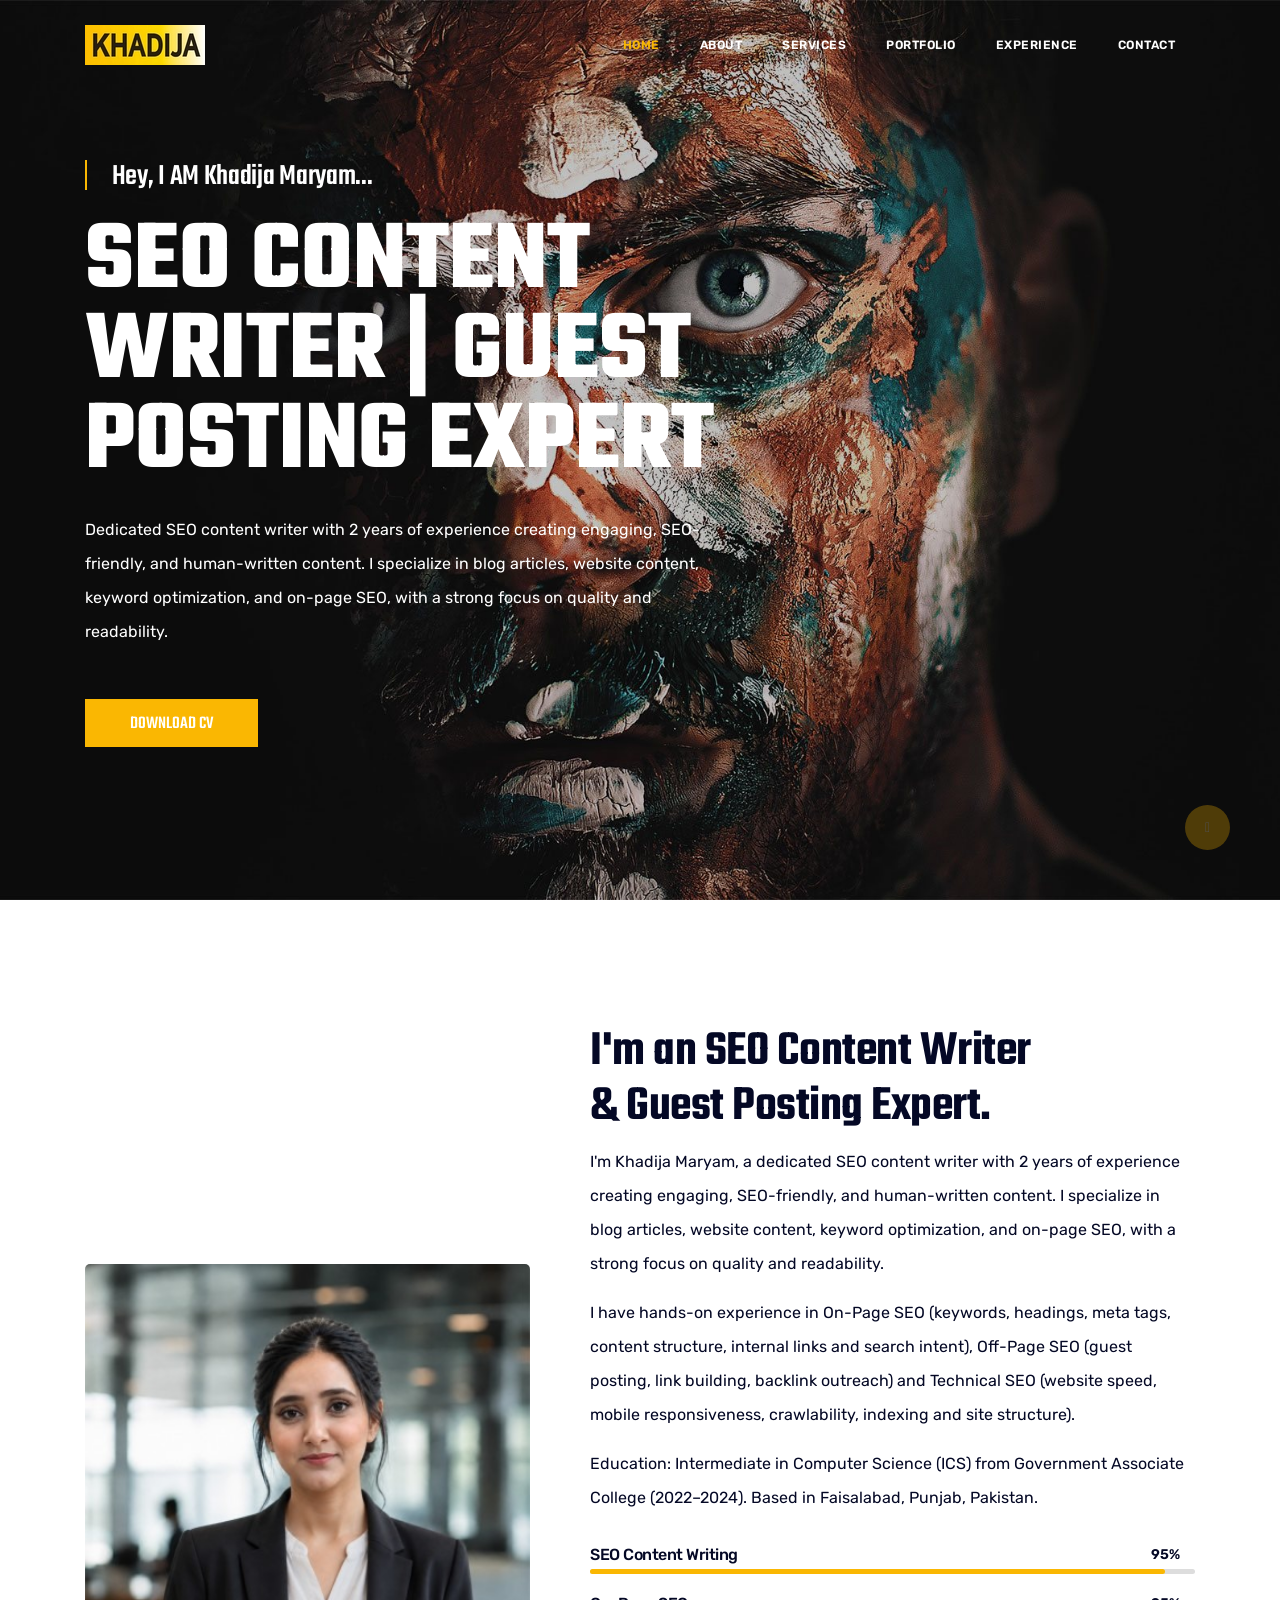
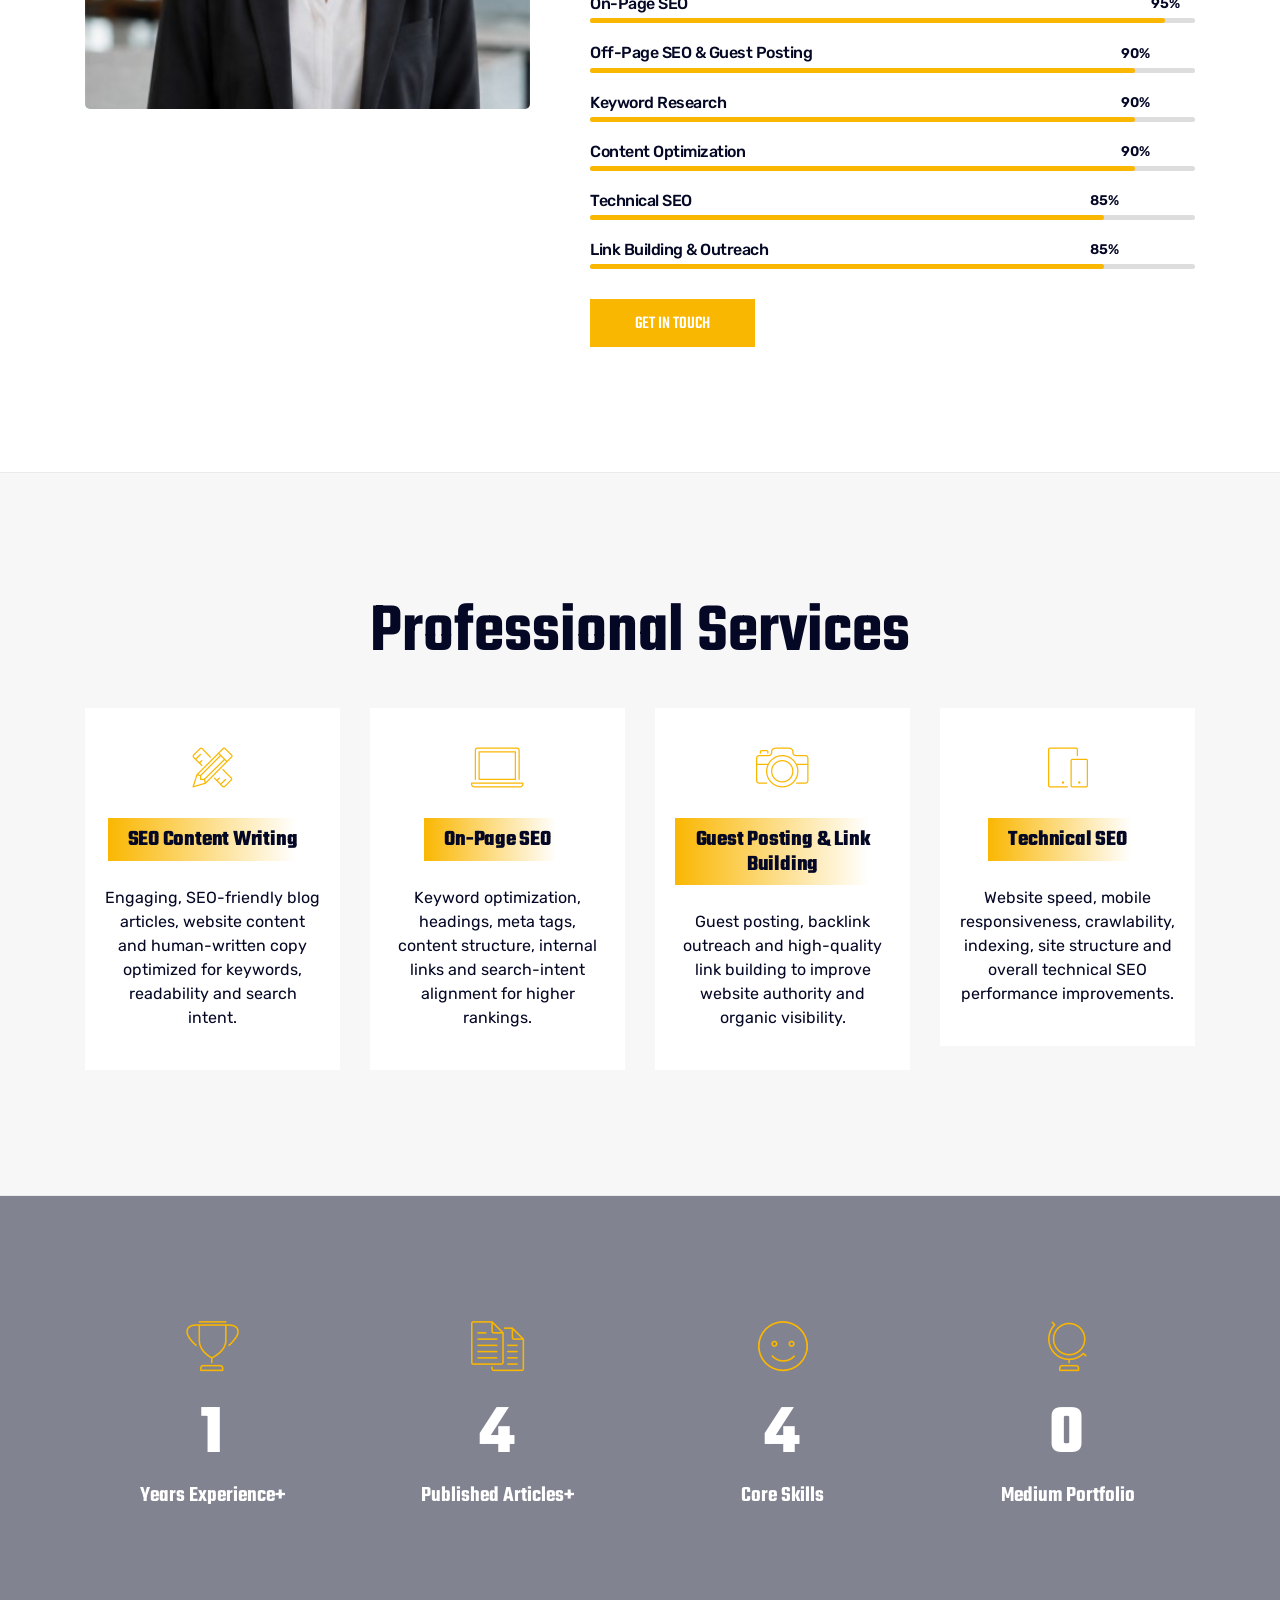
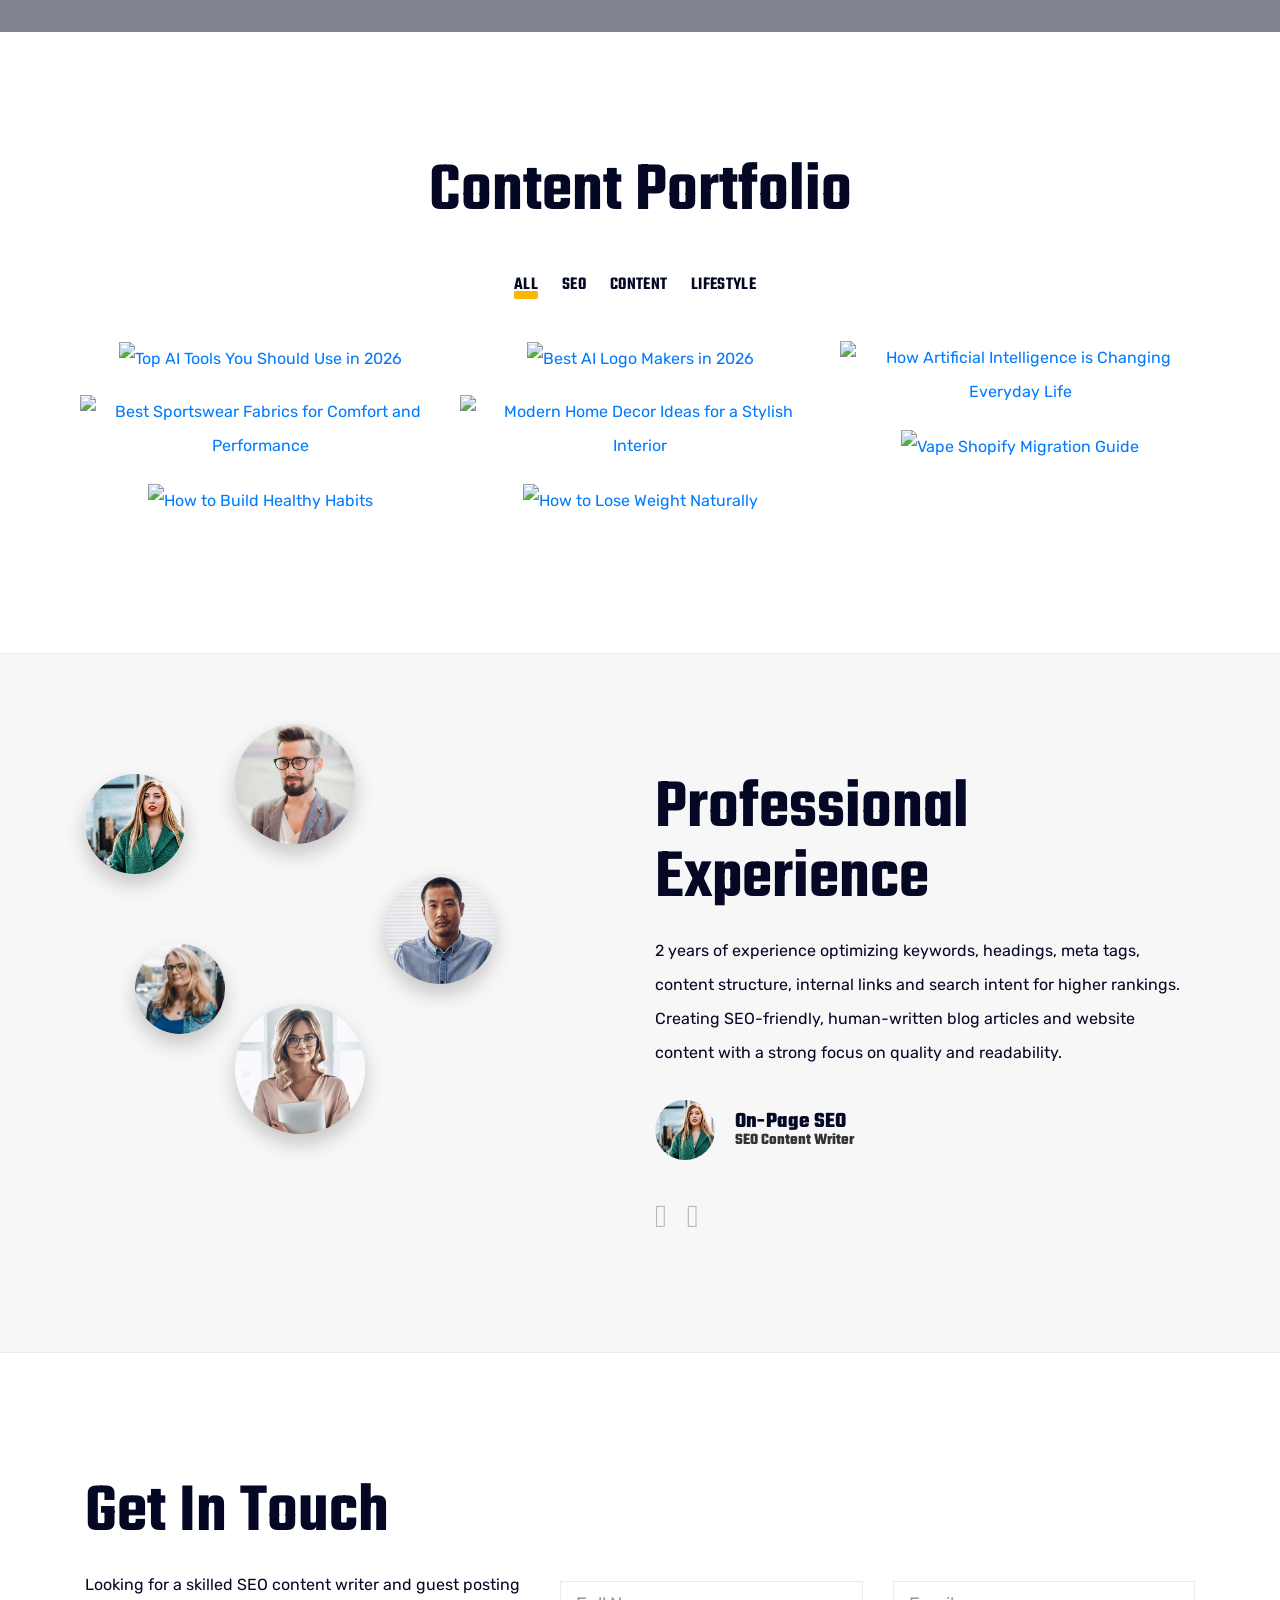
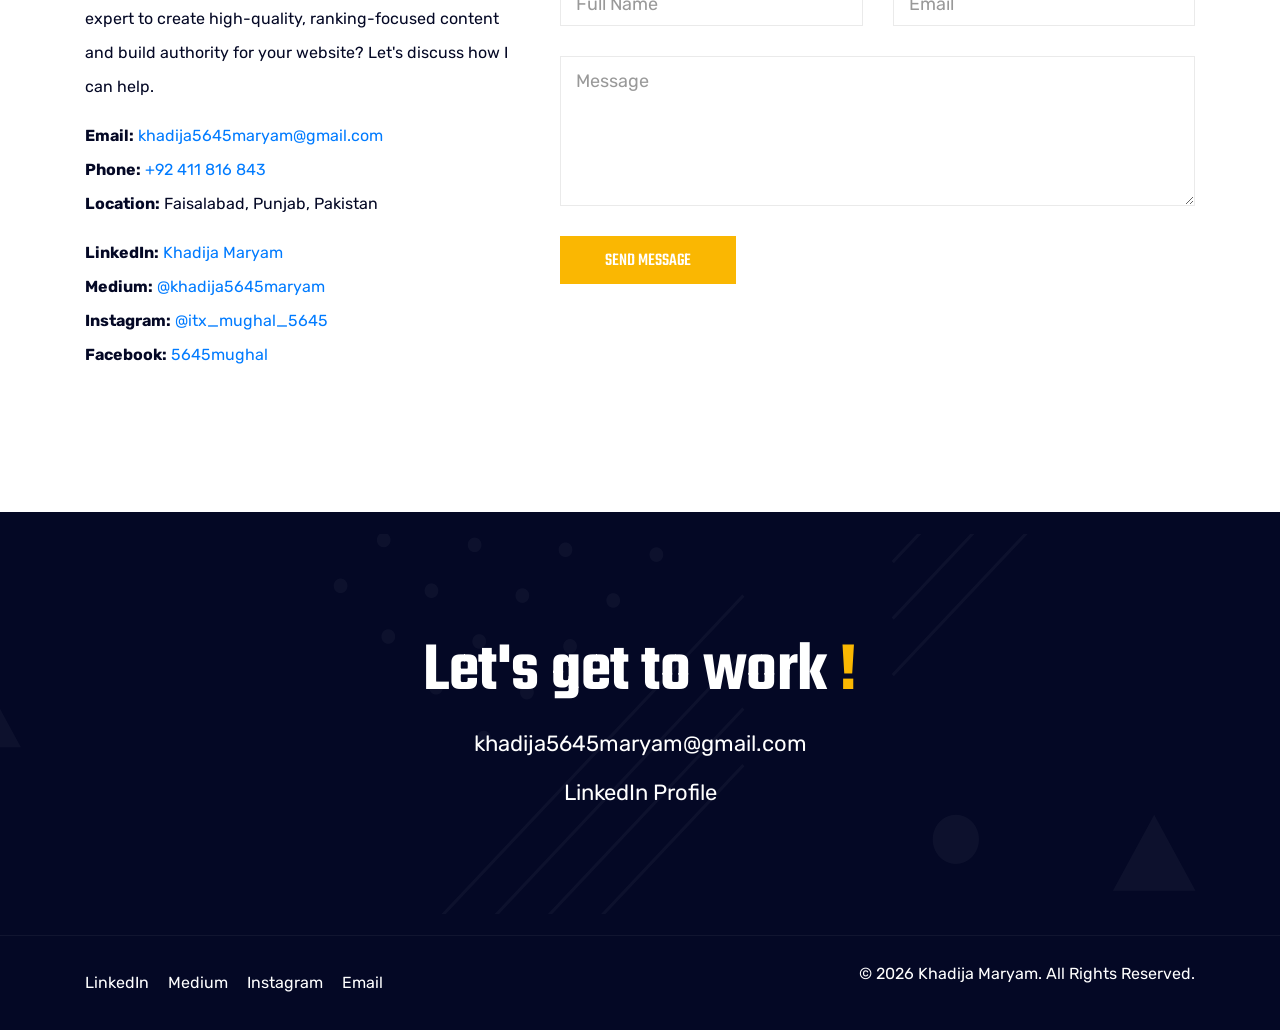
==== commit 3201d9cd: "update" ====
--- a/index.html
+++ b/index.html
@@ -1,117 +1,86 @@
 <!doctype html>
-
 <html class="no-js" lang="en">
 
-
 <head>
-
-
 <meta charset="utf-8">
-
 <meta name="viewport" content="width=device-width, initial-scale=1">
-
 <meta
     name="description"
-    content="Parus Shaikh - Content Executive, Content Writer, SEO Content Writer and Digital Content Specialist"
+    content="Khadija Maryam - SEO Content Writer, On-Page SEO, Off-Page SEO, Technical SEO and Guest Posting Expert"
 >
-
-<meta name="author" content="Parus Shaikh">
-
-<title>Parus Shaikh | Content Executive & Content Writer</title>
-
+<meta name="author" content="Khadija Maryam">
+<title>Khadija Maryam | SEO Content Writer</title>
 <link rel="shortcut icon" type="image/x-icon" href="img/favicon.ico">
-
 <!-- Themify Icons CSS -->
 <link rel="stylesheet" href="css/themify-icons.css">
-
 <!-- Elegant Line Icons CSS -->
 <link rel="stylesheet" href="css/elegant-line-icons.css">
-
 <!-- Bootstrap CSS -->
 <link rel="stylesheet" href="css/bootstrap.min.css">
-
 <!-- Slicknav CSS -->
 <link rel="stylesheet" href="css/slicknav.min.css">
-
 <!-- Animate CSS -->
 <link rel="stylesheet" href="css/animate.min.css">
-
 <!-- OWL Carousel CSS -->
 <link rel="stylesheet" href="css/owl.carousel.css">
-
 <!-- Venobox CSS -->
 <link rel="stylesheet" href="css/venobox.css">
-
 <!-- Main CSS -->
 <link rel="stylesheet" href="css/main.css">
-
 <style>
-
     /* Only making the hero slightly more compact.
        Existing UI/design remains unchanged. */
-
     .hero-section {
-        min-height: 620px;
-        padding-top: 70px;
-        padding-bottom: 70px;
+min-height: 620px;
+padding-top: 70px;
+padding-bottom: 70px;
     }
-
     .navbar-brand {
-        font-size: 25px;
-        font-weight: 700;
-        letter-spacing: 0.5px;
+font-size: 25px;
+font-weight: 700;
+letter-spacing: 0.5px;
     }
-
     .navbar-brand:hover {
-        text-decoration: none;
+text-decoration: none;
     }
-
     /* View Live Hover Effect */
-
     .work-thumb {
-        position: relative;
-        overflow: hidden;
+position: relative;
+overflow: hidden;
     }
-
     .work-overlay {
-        position: absolute;
-        top: 0;
-        left: 0;
-        width: 100%;
-        height: 100%;
-        display: flex;
-        align-items: center;
-        justify-content: center;
-        background: rgba(0, 0, 0, 0.45);
-        opacity: 0;
-        visibility: hidden;
-        transition: all 0.3s ease;
+position: absolute;
+top: 0;
+left: 0;
+width: 100%;
+height: 100%;
+display: flex;
+align-items: center;
+justify-content: center;
+background: rgba(0, 0, 0, 0.45);
+opacity: 0;
+visibility: hidden;
+transition: all 0.3s ease;
     }
-
     .work-overlay span {
-        display: inline-block;
-        padding: 12px 25px;
-        background: #ffffff;
-        color: #111111;
-        font-size: 14px;
-        font-weight: 600;
-        border-radius: 4px;
-        transform: translateY(15px);
-        transition: all 0.3s ease;
+display: inline-block;
+padding: 12px 25px;
+background: #ffffff;
+color: #111111;
+font-size: 14px;
+font-weight: 600;
+border-radius: 4px;
+transform: translateY(15px);
+transition: all 0.3s ease;
     }
-
     .work-box:hover .work-overlay {
-        opacity: 1;
-        visibility: visible;
+opacity: 1;
+visibility: visible;
     }
-
     .work-box:hover .work-overlay span {
-        transform: translateY(0);
+transform: translateY(0);
     }
-
 </style>
-
-
 </head>
 
 <body
@@ -120,56 +89,35 @@
     data-offset="70"
 >
 
-
-
-
 <div class="site-preloader-wrap">
-
     <div class="spinner-wrap">
-
         <div class="spinner"></div>
-
     </div>
-
 </div>
 
 <!-- HEADER -->
-
 <header id="header" class="header-section">
-
     <div class="container">
-
         <nav class="navbar">
-
             <a href="#home" class="navbar-brand">
-                <img src="img/logo.png" alt="Parus Shaikh">
+                <img src="img/logo.png" alt="Khadija Maryam">
             </a>
-
             <div class="d-flex menu-wrap">
-
                 <div id="navmenu" class="mainmenu">
-
                     <ul class="nav">
-
                         <li>
-
                             <a
                                 data-scroll
                                 class="nav-link active"
                                 href="#home"
                             >
                                 Home
-
                                 <span class="sr-only">
                                     (current)
                                 </span>
-
                             </a>
-
                         </li>
-
                         <li>
-
                             <a
                                 data-scroll
                                 class="nav-link"
@@ -177,11 +125,8 @@
                             >
                                 About
                             </a>
-
                         </li>
-
                         <li>
-
                             <a
                                 data-scroll
                                 class="nav-link"
@@ -189,11 +134,8 @@
                             >
                                 Services
                             </a>
-
                         </li>
-
                         <li>
-
                             <a
                                 data-scroll
                                 class="nav-link"
@@ -201,11 +143,8 @@
                             >
                                 Portfolio
                             </a>
-
                         </li>
-
                         <li>
-
                             <a
                                 data-scroll
                                 class="nav-link"
@@ -213,11 +152,8 @@
                             >
                                 Experience
                             </a>
-
                         </li>
-
                         <li>
-
                             <a
                                 data-scroll
                                 class="nav-link"
@@ -225,67 +161,48 @@
                             >
                                 Contact
                             </a>
-
                         </li>
-
                     </ul>
-
-                </div>
-
-            </div>
-
+                </div>
+            </div>
         </nav>
-
     </div>
-
 </header>
-
 <!-- END HEADER -->
 
-
 <!-- HERO -->
-
 <section
     id="home"
     class="hero-section d-flex align-items-center"
 >
-
     <div class="container">
-
         <div class="row hero-wrap">
-
             <div class="col-lg-7">
-
                 <div class="hero-content mt-50">
-
                     <h3
                         class="sub-heading wow fadeInUp"
                         data-wow-delay="200ms"
                     >
-                        Hey, I AM Parus Shaikh...
+                        Hey, I AM Khadija Maryam...
                     </h3>
-
                     <h1
                         class="heading wow fadeInUp"
                         data-wow-delay="300ms"
                     >
-                        Content Executive | Content Writer
+                        SEO Content Writer | Guest Posting Expert
                     </h1>
-
                     <p
                         class="desc wow fadeInUp"
                         data-wow-delay="400ms"
                     >
-                        Content Executive and experienced Content Writer with
-                        6+ years of experience creating high-quality,
-                        audience-focused content across multiple industries.
-                        Skilled in content creation, storytelling, SEO writing,
-                        research, editing, proofreading and digital content
-                        strategy.
+                        Dedicated SEO content writer with 2 years of experience
+                        creating engaging, SEO-friendly, and human-written content.
+                        I specialize in blog articles, website content, keyword
+                        optimization, and on-page SEO, with a strong focus on
+                        quality and readability.
                     </p>
-
                   <a
-    href="img/Parus-Karachi-Resume.pdf"
+    href="img/Khadija-Maryam-CV.pdf"
     class="default-btn wow fadeInUp"
     data-wow-delay="500ms"
     download
@@ -293,124 +210,93 @@
     Download CV
 </a>
                 </div>
-
-            </div>
-
+            </div>
         </div>
-
     </div>
-
 </section>
-
 <!-- END HERO -->
 
-
 <!-- ABOUT -->
-
 <section
     id="about"
     class="about-section bd-bottom padding"
 >
-
     <div class="container">
-
         <div class="row about-wrap d-flex align-items-center">
-
             <div class="col-lg-5 sm-padding">
-
                 <div
                     class="about-bg wow fadeInLeft"
                     data-wow-delay="100ms"
                 >
-
                     <img
                         src="img/about.jpg"
-                        alt="Parus Shaikh"
-                    >
-
-                </div>
-
-            </div>
-
+                        alt="Khadija Maryam"
+                    >
+                </div>
+            </div>
 
             <div class="col-lg-7 sm-padding">
-
                 <div class="about-content">
-
                     <h2>
-
                         <span
                             class="wow fadeInUp"
                             data-wow-delay="100ms"
                         >
-                            I'm a Content Executive
+                            I'm an SEO Content Writer
                         </span>
-
                         <br>
-
                         <span
                             class="wow fadeInUp"
                             data-wow-delay="300ms"
                         >
-                            & Content Writer.
+                            & Guest Posting Expert.
                         </span>
-
                     </h2>
-
 
                     <p
                         class="wow fadeInUp"
                         data-wow-delay="500ms"
                     >
-                        I'm Parus Shaikh, a Content Executive with 6+ years
-                        of experience in content writing, SEO content,
-                        storytelling, research, editing and proofreading.
-                        I create audience-focused content that strengthens
-                        brand credibility and supports organizational goals.
+                        I'm Khadija Maryam, a dedicated SEO content writer with
+                        2 years of experience creating engaging, SEO-friendly,
+                        and human-written content. I specialize in blog articles,
+                        website content, keyword optimization, and on-page SEO,
+                        with a strong focus on quality and readability.
                     </p>
-
 
                     <p
                         class="wow fadeInUp"
                         data-wow-delay="600ms"
                     >
-                        My experience spans Amazon eBook content, LinkedIn
-                        content, SEO-friendly product descriptions, social
-                        media copy, on-page and off-page SEO content,
-                        academic website content and professional press
-                        releases.
+                        I have hands-on experience in On-Page SEO (keywords,
+                        headings, meta tags, content structure, internal links
+                        and search intent), Off-Page SEO (guest posting, link
+                        building, backlink outreach) and Technical SEO
+                        (website speed, mobile responsiveness, crawlability,
+                        indexing and site structure).
                     </p>
-
 
                     <p
                         class="wow fadeInUp"
                         data-wow-delay="700ms"
                     >
-                        I am passionate about creating targeted content
-                        strategies aligned with business goals, audience
-                        needs and market trends while maintaining accuracy,
-                        readability and strong brand messaging.
+                        Education: Intermediate in Computer Science (ICS) from
+                        Government Associate College (2022–2024). Based in
+                        Faisalabad, Punjab, Pakistan.
                     </p>
 
-
-                </div>
-
+                </div>
 
                 <!-- SKILLS -->
-
                 <ul
                     class="skill-items wow fadeInUp"
                     data-wow-delay="800ms"
                 >
-
                     <li class="skill-item">
-
                         <h5>
-                            Content Writing
+                            SEO Content Writing
                         </h5>
-
                         <div class="progress">
-
                             <div
                                 class="progress-bar wow slideInLeft"
                                 data-wow-duration="2000ms"
@@ -419,20 +305,14 @@
                             >
                                 <span>95%</span>
                             </div>
-
-                        </div>
-
+                        </div>
                     </li>
 
-
                     <li class="skill-item">
-
                         <h5>
-                            SEO Content Writing
+                            On-Page SEO
                         </h5>
-
                         <div class="progress">
-
                             <div
                                 class="progress-bar wow slideInLeft"
                                 data-wow-duration="2000ms"
@@ -441,20 +321,14 @@
                             >
                                 <span>95%</span>
                             </div>
-
-                        </div>
-
+                        </div>
                     </li>
 
-
                     <li class="skill-item">
-
                         <h5>
-                            Research Skills
+                            Off-Page SEO & Guest Posting
                         </h5>
-
                         <div class="progress">
-
                             <div
                                 class="progress-bar wow slideInLeft"
                                 data-wow-duration="2000ms"
@@ -463,20 +337,14 @@
                             >
                                 <span>90%</span>
                             </div>
-
-                        </div>
-
+                        </div>
                     </li>
 
-
                     <li class="skill-item">
-
                         <h5>
-                            Editing & Proofreading
+                            Keyword Research
                         </h5>
-
                         <div class="progress">
-
                             <div
                                 class="progress-bar wow slideInLeft"
                                 data-wow-duration="2000ms"
@@ -485,20 +353,14 @@
                             >
                                 <span>90%</span>
                             </div>
-
-                        </div>
-
+                        </div>
                     </li>
 
-
                     <li class="skill-item">
-
                         <h5>
-                            Storytelling
+                            Content Optimization
                         </h5>
-
                         <div class="progress">
-
                             <div
                                 class="progress-bar wow slideInLeft"
                                 data-wow-duration="2000ms"
@@ -507,42 +369,14 @@
                             >
                                 <span>90%</span>
                             </div>
-
-                        </div>
-
+                        </div>
                     </li>
 
-
                     <li class="skill-item">
-
                         <h5>
-                            Communication & Collaboration
+                            Technical SEO
                         </h5>
-
                         <div class="progress">
-
-                            <div
-                                class="progress-bar wow slideInLeft"
-                                data-wow-duration="2000ms"
-                                role="progressbar"
-                                style="width: 90%;"
-                            >
-                                <span>90%</span>
-                            </div>
-
-                        </div>
-
-                    </li>
-
-
-                    <li class="skill-item">
-
-                        <h5>
-                            Presentation Skills
-                        </h5>
-
-                        <div class="progress">
-
                             <div
                                 class="progress-bar wow slideInLeft"
                                 data-wow-duration="2000ms"
@@ -551,565 +385,375 @@
                             >
                                 <span>85%</span>
                             </div>
-
-                        </div>
-
+                        </div>
                     </li>
 
+                    <li class="skill-item">
+                        <h5>
+                            Link Building & Outreach
+                        </h5>
+                        <div class="progress">
+                            <div
+                                class="progress-bar wow slideInLeft"
+                                data-wow-duration="2000ms"
+                                role="progressbar"
+                                style="width: 85%;"
+                            >
+                                <span>85%</span>
+                            </div>
+                        </div>
+                    </li>
                 </ul>
 
-
                 <div class="cv-btn">
-
                     <a
-                        href="mailto:parusshaikh96@gmail.com"
+                        href="mailto:khadija5645maryam@gmail.com"
                         class="default-btn wow fadeInUp"
                         data-wow-delay="900ms"
                     >
                         Get In Touch
                     </a>
-
-                </div>
-
-            </div>
-
+                </div>
+            </div>
         </div>
-
     </div>
-
 </section>
-
 <!-- END ABOUT -->
 
-
 <!-- SERVICES -->
-
 <section
     id="services"
     class="service-section bg-grey bd-bottom padding"
 >
-
     <div class="container">
-
         <div class="section-heading text-center mb-40">
-
             <h2 class="wow fadeInUp">
                 Professional Services
             </h2>
-
         </div>
 
-
         <div class="service-wrap row">
 
-
-            <!-- CONTENT WRITING -->
-
+            <!-- SEO CONTENT WRITING -->
             <div
                 class="col-lg-3 col-sm-6 sm-padding wow fadeInUp"
                 data-wow-delay="100ms"
             >
-
                 <div class="service-item text-center">
-
                     <i class="icon-tools"></i>
-
                     <h3>
-                        <span>Content Writing</span>
+                        <span>SEO Content Writing</span>
                     </h3>
-
                     <p>
-                        High-quality, audience-focused content including
-                        articles, abstracts, website content, social media
-                        copy and professional business content.
+                        Engaging, SEO-friendly blog articles, website content
+                        and human-written copy optimized for keywords,
+                        readability and search intent.
                     </p>
-
-                </div>
-
-            </div>
-
-
-            <!-- SEO CONTENT -->
-
+                </div>
+            </div>
+
+            <!-- ON-PAGE SEO -->
             <div
                 class="col-lg-3 col-sm-6 sm-padding wow fadeInUp"
                 data-wow-delay="300ms"
             >
-
                 <div class="service-item text-center">
-
                     <i class="icon-laptop"></i>
-
                     <h3>
-                        <span>SEO Content</span>
+                        <span>On-Page SEO</span>
                     </h3>
-
                     <p>
-                        SEO-friendly content, keyword research, optimized
-                        headers, meta descriptions, product descriptions
-                        and on-page and off-page content.
+                        Keyword optimization, headings, meta tags, content
+                        structure, internal links and search-intent alignment
+                        for higher rankings.
                     </p>
-
-                </div>
-
-            </div>
-
-
-            <!-- SOCIAL MEDIA -->
-
+                </div>
+            </div>
+
+            <!-- OFF-PAGE & GUEST POSTING -->
             <div
                 class="col-lg-3 col-sm-6 sm-padding wow fadeInUp"
                 data-wow-delay="500ms"
             >
-
                 <div class="service-item text-center">
-
                     <i class="icon-camera"></i>
-
                     <h3>
-                        <span>Social Media Content</span>
+                        <span>Guest Posting & Link Building</span>
                     </h3>
-
                     <p>
-                        Engaging social media copy, headlines and LinkedIn
-                        content aligned with important occasions and
-                        audience engagement goals.
+                        Guest posting, backlink outreach and high-quality
+                        link building to improve website authority and
+                        organic visibility.
                     </p>
-
-                </div>
-
-            </div>
-
-
-            <!-- EDITING -->
-
+                </div>
+            </div>
+
+            <!-- TECHNICAL SEO -->
             <div
                 class="col-lg-3 col-sm-6 sm-padding wow fadeInUp"
                 data-wow-delay="700ms"
             >
-
                 <div class="service-item text-center">
-
                     <i class="icon-mobile"></i>
-
                     <h3>
-                        <span>Editing & Proofreading</span>
+                        <span>Technical SEO</span>
                     </h3>
-
                     <p>
-                        Careful editing, proofreading, research and content
-                        refinement focused on accuracy, readability,
-                        consistency and strong communication.
+                        Website speed, mobile responsiveness, crawlability,
+                        indexing, site structure and overall technical SEO
+                        performance improvements.
                     </p>
-
-                </div>
-
-            </div>
-
+                </div>
+            </div>
         </div>
-
     </div>
-
 </section>
-
 <!-- END SERVICES -->
 
-
 <!-- COUNTERS -->
-
 <section class="counter-section padding overlay">
-
     <div class="container">
-
         <div class="counter-wrap row">
-
 
             <div
                 class="col-lg-3 col-sm-6 sm-padding wow fadeInUp"
                 data-wow-delay="100ms"
             >
-
                 <div class="counter-item text-center">
-
                     <i class="icon-trophy"></i>
-
                     <h3 class="counter">
-                        6
+                        2
                     </h3>
-
                     <h4>
                         Years Experience+
                     </h4>
-
-                </div>
-
-            </div>
-
+                </div>
+            </div>
 
             <div
                 class="col-lg-3 col-sm-6 sm-padding wow fadeInUp"
                 data-wow-delay="300ms"
             >
-
                 <div class="counter-item text-center">
-
                     <i class="icon-documents"></i>
-
                     <h3 class="counter">
-                        50
+                        8
                     </h3>
-
                     <h4>
-                        Amazon eBook Abstracts+
+                        Published Articles+
                     </h4>
-
-                </div>
-
-            </div>
-
+                </div>
+            </div>
 
             <div
                 class="col-lg-3 col-sm-6 sm-padding wow fadeInUp"
                 data-wow-delay="500ms"
             >
-
                 <div class="counter-item text-center">
-
                     <i class="icon-happy"></i>
-
                     <h3 class="counter">
-                        4
+                        7
                     </h3>
-
                     <h4>
-                        Organizations
+                        Core Skills
                     </h4>
-
-                </div>
-
-            </div>
-
+                </div>
+            </div>
 
             <div
                 class="col-lg-3 col-sm-6 sm-padding wow fadeInUp"
                 data-wow-delay="700ms"
             >
-
                 <div class="counter-item text-center">
-
                     <i class="icon-globe"></i>
-
                     <h3 class="counter">
-                        7
+                        1
                     </h3>
-
                     <h4>
-                        Core Skills
+                        Medium Portfolio
                     </h4>
-
-                </div>
-
-            </div>
-
+                </div>
+            </div>
         </div>
-
     </div>
-
 </section>
-
 <!-- END COUNTERS -->
 
-
 <!-- PORTFOLIO -->
-
 <section
     id="portfolio"
     class="work-section bd-bottom padding"
 >
-
     <div class="container">
-
         <div class="section-heading text-center mb-40">
-
             <h2
                 class="wow fadeInUp"
                 data-wow-delay="100ms"
             >
                 Content Portfolio
             </h2>
-
         </div>
 
-
         <div class="work-items-wrap">
-
             <div class="work-titles"></div>
 
-
             <!-- FILTERS -->
-
             <ul
                 class="work-filter mb-30 wow fadeInUp"
                 data-wow-delay="300ms"
             >
-
                 <li
                     class="active"
                     data-filter="*"
                 >
                     All
                 </li>
-
                 <li data-filter=".seo">
                     SEO
                 </li>
-
                 <li data-filter=".content">
                     Content
                 </li>
-
                 <li data-filter=".marketing">
-                    Social Media
+                    Lifestyle
                 </li>
-
             </ul>
 
-
             <!-- PORTFOLIO ITEMS -->
-
             <div
                 class="row work-items wow fadeInUp"
                 data-wow-delay="500ms"
             >
 
-
                 <!-- 1 -->
-                <div class="col-md-4 col-sm-6 xs-padding single-item content">
-                    <a href="https://drive.google.com/open?id=1LXs0BQqRQI7Jaqb9oICFs6bPIolZNywy&usp=drive_copy" target="_blank" class="work-box">
+                <div class="col-md-4 col-sm-6 xs-padding single-item content seo">
+                    <a href="https://medium.com/@khadija5645maryam" target="_blank" class="work-box">
                         <div class="work-thumb">
-                            <img src="https://images.unsplash.com/photo-1485291571150-772bcfc10da5?auto=format&fit=crop&w=900&q=80" alt="Zosh Aug Blog #3 - Behind the Wheel">
+                            <img src="https://images.unsplash.com/photo-1677442136019-21780ecad995?auto=format&fit=crop&w=900&q=80" alt="Top AI Tools You Should Use in 2026">
                             <div class="work-overlay">
-                                <span>Zosh Aug Blog #3 - Behind the Wheel</span>
+                                <span>Top AI Tools You Should Use in 2026</span>
                             </div>
                         </div>
                     </a>
                 </div>
-
 
                 <!-- 2 -->
                 <div class="col-md-4 col-sm-6 xs-padding single-item content seo">
-                    <a href="https://drive.google.com/open?id=1vBJZyn1_79aBrRnM601Nejvo8InahfdY&usp=drive_copy" target="_blank" class="work-box">
+                    <a href="https://medium.com/@khadija5645maryam" target="_blank" class="work-box">
                         <div class="work-thumb">
-                            <img src="https://images.unsplash.com/photo-1554224155-6726b3ff858f?auto=format&fit=crop&w=900&q=80" alt="Zosh #2 - 80% Subsidy">
+                            <img src="https://images.unsplash.com/photo-1611162617474-5b21e879e113?auto=format&fit=crop&w=900&q=80" alt="Best AI Logo Makers in 2026">
                             <div class="work-overlay">
-                                <span>Zosh #2 - 80% Subsidy</span>
+                                <span>Best AI Logo Makers in 2026</span>
                             </div>
                         </div>
                     </a>
                 </div>
-
 
                 <!-- 3 -->
                 <div class="col-md-4 col-sm-6 xs-padding single-item content seo">
-                    <a href="https://drive.google.com/open?id=11xrQqx3f5UAU6Y8jwjmwOp1qk08cNPf2&usp=drive_copy" target="_blank" class="work-box">
+                    <a href="https://medium.com/@khadija5645maryam" target="_blank" class="work-box">
                         <div class="work-thumb">
-                            <img src="https://images.unsplash.com/photo-1542291026-7eec264c27ff?auto=format&fit=crop&w=900&q=80" alt="Why Do Shoes Squeak? How to Stop Them">
+                            <img src="https://images.unsplash.com/photo-1485827404703-89b55fcc595e?auto=format&fit=crop&w=900&q=80" alt="How Artificial Intelligence is Changing Everyday Life">
                             <div class="work-overlay">
-                                <span>Why Do Shoes Squeak? How to Stop Them</span>
+                                <span>How Artificial Intelligence is Changing Everyday Life</span>
                             </div>
                         </div>
                     </a>
                 </div>
 
-
                 <!-- 4 -->
+                <div class="col-md-4 col-sm-6 xs-padding single-item content marketing">
+                    <a href="https://medium.com/@khadija5645maryam" target="_blank" class="work-box">
+                        <div class="work-thumb">
+                            <img src="https://images.unsplash.com/photo-1517836357463-d25dfeac3438?auto=format&fit=crop&w=900&q=80" alt="Best Sportswear Fabrics for Comfort and Performance">
+                            <div class="work-overlay">
+                                <span>Best Sportswear Fabrics for Comfort and Performance</span>
+                            </div>
+                        </div>
+                    </a>
+                </div>
+
+                <!-- 5 -->
+                <div class="col-md-4 col-sm-6 xs-padding single-item content marketing">
+                    <a href="https://medium.com/@khadija5645maryam" target="_blank" class="work-box">
+                        <div class="work-thumb">
+                            <img src="https://images.unsplash.com/photo-1616486338812-3dadae4b4ace?auto=format&fit=crop&w=900&q=80" alt="Modern Home Decor Ideas for a Stylish Interior">
+                            <div class="work-overlay">
+                                <span>Modern Home Decor Ideas for a Stylish Interior</span>
+                            </div>
+                        </div>
+                    </a>
+                </div>
+
+                <!-- 6 -->
                 <div class="col-md-4 col-sm-6 xs-padding single-item content seo">
-                    <a href="https://drive.google.com/open?id=1feTU2FWGsGtW48rULP34QujGG3yAgJ-w&usp=drive_copy" target="_blank" class="work-box">
+                    <a href="https://medium.com/@khadija5645maryam" target="_blank" class="work-box">
                         <div class="work-thumb">
-                            <img src="https://images.unsplash.com/photo-1582735689369-4fe89db7114c?auto=format&fit=crop&w=900&q=80" alt="Vertical Steam Iron FAQs">
+                            <img src="https://images.unsplash.com/photo-1556742049-0cfed4f6a45d?auto=format&fit=crop&w=900&q=80" alt="Vape Shopify Migration Guide">
                             <div class="work-overlay">
-                                <span>Vertical Steam Iron FAQs</span>
+                                <span>Vape Shopify Migration: Complete Guide Without Losing SEO</span>
                             </div>
                         </div>
                     </a>
                 </div>
 
-
-                <!-- 5 -->
-                <div class="col-md-4 col-sm-6 xs-padding single-item content seo">
-                    <a href="https://drive.google.com/open?id=1D90GgLFySZ7nQfxH0sL03cCZlbrNr5kz&usp=drive_copy" target="_blank" class="work-box">
+                <!-- 7 -->
+                <div class="col-md-4 col-sm-6 xs-padding single-item content marketing">
+                    <a href="https://medium.com/@khadija5645maryam" target="_blank" class="work-box">
                         <div class="work-thumb">
-                            <img src="https://images.unsplash.com/photo-1558618666-fcd25c85cd64?auto=format&fit=crop&w=900&q=80" alt="Strategy: Ironing Board Size">
+                            <img src="https://images.unsplash.com/photo-1506126613408-eca07ce68773?auto=format&fit=crop&w=900&q=80" alt="How to Build Healthy Habits">
                             <div class="work-overlay">
-                                <span>Strategy: Ironing Board Size</span>
+                                <span>How to Build Healthy Habits</span>
                             </div>
                         </div>
                     </a>
                 </div>
 
-
-                <!-- 6 -->
-                <div class="col-md-4 col-sm-6 xs-padding single-item content">
-                    <a href="https://drive.google.com/open?id=1yk3fV_PJ36oBN3ZdoxIJcks0qqvbZfiG&usp=drive_copy" target="_blank" class="work-box">
+                <!-- 8 -->
+                <div class="col-md-4 col-sm-6 xs-padding single-item content marketing">
+                    <a href="https://medium.com/@khadija5645maryam" target="_blank" class="work-box">
                         <div class="work-thumb">
-                            <img src="https://images.unsplash.com/photo-1504307651254-35680f356dfd?auto=format&fit=crop&w=900&q=80" alt="Steel Grating China">
+                            <img src="https://images.unsplash.com/photo-1571019614242-c5c5dee9f50b?auto=format&fit=crop&w=900&q=80" alt="How to Lose Weight Naturally">
                             <div class="work-overlay">
-                                <span>Steel Grating China</span>
+                                <span>How to Lose Weight Naturally: 15 Healthy Tips</span>
                             </div>
                         </div>
                     </a>
                 </div>
 
-
-                <!-- 7 -->
-                <div class="col-md-4 col-sm-6 xs-padding single-item content seo">
-                    <a href="https://drive.google.com/open?id=139jBl9DsKpFGv65cTZZlFE77CDEeuoxl&usp=drive_copy" target="_blank" class="work-box">
-                        <div class="work-thumb">
-                            <img src="https://images.unsplash.com/photo-1558002038-1055907df827?auto=format&fit=crop&w=900&q=80" alt="Smart Home Device Manufacturers & Suppliers">
-                            <div class="work-overlay">
-                                <span>Smart Home Device Manufacturers & Suppliers</span>
-                            </div>
-                        </div>
-                    </a>
-                </div>
-
-
-              <!-- 8 -->
-<div class="col-md-4 col-sm-6 xs-padding single-item content seo">
-    <a href="https://drive.google.com/open?id=1uwgYTufNIXVfXIzrIhm38b34IhKRQeTq&usp=drive_copy"
-       target="_blank"
-       class="work-box">
-
-        <div class="work-thumb">
-            <img
-                src="https://images.unsplash.com/photo-1551632811-561732d1e306?auto=format&fit=crop&w=900&q=80"
-                alt="Should Walking Boots Be a Size Bigger?"
-            >
-
-            <div class="work-overlay">
-                <span>Should Walking Boots Be a Size Bigger?</span>
             </div>
         </div>
-
-    </a>
-</div>
-
-
-                <!-- 9 -->
-                <div class="col-md-4 col-sm-6 xs-padding single-item content seo">
-                    <a href="https://drive.google.com/open?id=1sSTBWbOvlkQHO42XI4FcnSevIsq5JLyp&usp=drive_copy" target="_blank" class="work-box">
-                        <div class="work-thumb">
-                            <img src="https://images.unsplash.com/photo-1520639888713-7851133b1ed0?auto=format&fit=crop&w=900&q=80" alt="Walking Boots Size Strategy">
-                            <div class="work-overlay">
-                                <span>Walking Boots Size Strategy</span>
-                            </div>
-                        </div>
-                    </a>
-                </div>
-
-
-                <!-- 10 -->
-                <div class="col-md-4 col-sm-6 xs-padding single-item content">
-                    <a href="https://drive.google.com/open?id=1D6LFiN8Dwu3kecoFF4oTF8dwXBQN0cQ4&usp=drive_copy" target="_blank" class="work-box">
-                        <div class="work-thumb">
-                            <img src="https://images.unsplash.com/photo-1460353581641-37baddab0fa2?auto=format&fit=crop&w=900&q=80" alt="Shoe Writing Sheet">
-                            <div class="work-overlay">
-                                <span>Shoe Writing Sheet</span>
-                            </div>
-                        </div>
-                    </a>
-                </div>
-
-
-                <!-- 11 -->
-                <div class="col-md-4 col-sm-6 xs-padding single-item content">
-                    <a href="https://drive.google.com/open?id=1c1kYiwKYX25CJf8WVKnKKPushHrlp11Z&usp=drive_copy" target="_blank" class="work-box">
-                        <div class="work-thumb">
-                            <img src="https://images.unsplash.com/photo-1505751172876-fa1923c5c528?auto=format&fit=crop&w=900&q=80" alt="Sept Blog#8 - Health on the Line">
-                            <div class="work-overlay">
-                                <span>Sept Blog#8 - Health on the Line</span>
-                            </div>
-                        </div>
-                    </a>
-                </div>
-
-
-                <!-- 12 -->
-<div class="col-md-4 col-sm-6 xs-padding single-item content">
-    <a href="https://drive.google.com/open?id=1NOp60cJU7m7nYE22NxKxUteTyk41mckn3&usp=drive_copy"
-       target="_blank"
-       class="work-box">
-
-        <div class="work-thumb">
-            <img
-                src="https://images.unsplash.com/photo-1500375592092-40eb2168fd21?auto=format&fit=crop&w=900&q=80"
-                alt="Sept Blog #7 - Navigating the High Seas"
-            >
-
-            <div class="work-overlay">
-                <span>Sept Blog #7 - Navigating the High Seas</span>
-            </div>
-        </div>
-
-    </a>
-</div>
-
-
-
-            </div>
-
-        </div>
-
     </div>
-
 </section>
 <!-- END PORTFOLIO -->
 
-
 <!-- EXPERIENCE -->
-
 <section
     id="reviews"
     class="testimonial-section bg-grey bd-bottom padding"
 >
-
     <div class="container">
-
         <div class="row">
 
-
             <div class="col-md-6 d-none d-lg-block d-md-block">
-
                 <div class="clients-thumb">
-
                     <div class="ct-thumb thumb-1"></div>
-
                     <div class="ct-thumb thumb-2"></div>
-
                     <div class="ct-thumb thumb-3"></div>
-
                     <div class="ct-thumb thumb-4"></div>
-
                     <div class="ct-thumb thumb-5"></div>
-
-                </div>
-
-            </div>
-
+                </div>
+            </div>
 
             <div class="col-md-6">
-
                 <div class="section-heading">
-
                     <h2
                         class="wow fadeInUp"
                         data-wow-delay="100ms"
                     >
                         Professional Experience
                     </h2>
-
-                </div>
-
+                </div>
 
                 <div
                     id="testimonial-carousel"
@@ -1117,258 +761,206 @@
                     data-wow-delay="300ms"
                 >
 
-
-                    <!-- Innovative Solutions -->
-
+                    <!-- On-Page SEO -->
                     <div class="testi-item">
-
                         <p>
-                            Crafted, edited and refined 50+ abstracts for
-                            top-selling Amazon eBooks across diverse genres
-                            including science, technology, finance, global
-                            politics, self-development and historical
-                            biographies. Also created LinkedIn content,
-                            organized departmental data and mentored junior
-                            writers.
+                            2 years of experience optimizing keywords, headings,
+                            meta tags, content structure, internal links and
+                            search intent for higher rankings. Creating
+                            SEO-friendly, human-written blog articles and
+                            website content with a strong focus on quality
+                            and readability.
                         </p>
-
                         <div class="testi-thumb">
-
                             <img
                                 src="img/testi-1.jpg"
-                                alt="Innovative Solutions"
-                            >
-
+                                alt="On-Page SEO"
+                            >
                             <h3>
-                                Innovative Solutions
-
-                                <span>
-                                    Content Writer
-                                </span>
-
-                            </h3>
-
-                        </div>
-
-                    </div>
-
-
-                    <!-- Va8ive Digital -->
-
-                    <div class="testi-item">
-
-                        <p>
-                            Conducted research for trending keywords to
-                            produce targeted SEO content that improved
-                            organic traffic and search engine rankings.
-                            Optimized meta descriptions and headers and
-                            created SEO-friendly product descriptions for
-                            e-commerce platforms.
-                        </p>
-
-                        <div class="testi-thumb">
-
-                            <img
-                                src="img/testi-2.jpg"
-                                alt="Va8ive Digital"
-                            >
-
-                            <h3>
-                                Va8ive Digital
-
+                                On-Page SEO
                                 <span>
                                     SEO Content Writer
                                 </span>
-
                             </h3>
-
-                        </div>
-
+                        </div>
                     </div>
 
-
-                    <!-- Creatics -->
-
+                    <!-- Off-Page SEO -->
                     <div class="testi-item">
-
                         <p>
-                            Developed compelling social media copy and
-                            headlines to maximize audience engagement.
-                            Produced high-quality on-page and off-page
-                            content that achieved top SEO rankings and
-                            authored SEO-friendly content for academic
-                            websites with a focus on accuracy and
-                            readability.
+                            Experience with guest posting, link building,
+                            backlink outreach and improving website authority
+                            through relevant, high-quality backlinks. Helping
+                            brands grow organic visibility and domain strength.
                         </p>
-
                         <div class="testi-thumb">
-
+                            <img
+                                src="img/testi-2.jpg"
+                                alt="Off-Page SEO"
+                            >
+                            <h3>
+                                Off-Page SEO
+                                <span>
+                                    Guest Posting & Link Building
+                                </span>
+                            </h3>
+                        </div>
+                    </div>
+
+                    <!-- Technical SEO -->
+                    <div class="testi-item">
+                        <p>
+                            Experience improving website speed, mobile
+                            responsiveness, crawlability, indexing, site
+                            structure and overall technical SEO performance
+                            for better search visibility and user experience.
+                        </p>
+                        <div class="testi-thumb">
                             <img
                                 src="img/testi-3.jpg"
-                                alt="Creatics"
-                            >
-
+                                alt="Technical SEO"
+                            >
                             <h3>
-                                Creatics
-
+                                Technical SEO
                                 <span>
-                                    Creative Content Writer
+                                    Performance Optimization
                                 </span>
-
                             </h3>
-
-                        </div>
-
+                        </div>
                     </div>
 
-
-                    <!-- Tradewheel.com -->
-
+                    <!-- Content & Research -->
                     <div class="testi-item">
-
                         <p>
-                            Produced high-quality on-page and off-page SEO
-                            content for corporate clients while developing
-                            innovative content strategies aligned with
-                            brand messaging and digital objectives.
-                            Created engaging social media content and
-                            professional press releases based on client
-                            goals and perspectives.
+                            Specialized in keyword research, content
+                            optimization, blog writing and multi-niche topics
+                            including AI tools, lifestyle, health, home decor
+                            and e-commerce migration guides published on Medium.
                         </p>
-
                         <div class="testi-thumb">
-
                             <img
                                 src="img/testi-1.jpg"
-                                alt="Tradewheel.com"
-                            >
-
+                                alt="Content Writing"
+                            >
                             <h3>
-                                Tradewheel.com
-
+                                Content & Research
                                 <span>
-                                    Web Content Writer
+                                    SEO Content Writer
                                 </span>
-
                             </h3>
-
-                        </div>
-
+                        </div>
                     </div>
 
-
-                </div>
-
-            </div>
-
+                </div>
+            </div>
         </div>
-
     </div>
-
 </section>
-
 <!-- END EXPERIENCE -->
 
-
 <!-- CONTACT -->
-
 <section
     id="contact"
     class="contact-section padding"
 >
-
     <div class="container">
-
         <div class="contact-wrapper d-flex align-items-center row">
 
-
             <div class="col-lg-5 col-md-6 sm-padding">
-
                 <div class="contact-info">
-
                     <div class="section-heading mb-20">
-
                         <h2
                             class="wow fadeInUp"
                             data-wow-delay="100ms"
                         >
                             Get In Touch
                         </h2>
-
                     </div>
-
 
                     <p
                         class="wow fadeInUp"
                         data-wow-delay="300ms"
                     >
-                        Looking for a skilled content professional to
-                        create audience-focused content, strengthen brand
-                        credibility and support your digital content
-                        goals? Let's discuss how I can contribute to your
-                        organization.
+                        Looking for a skilled SEO content writer and guest
+                        posting expert to create high-quality, ranking-focused
+                        content and build authority for your website? Let's
+                        discuss how I can help.
                     </p>
-
 
                     <p
                         class="wow fadeInUp"
                         data-wow-delay="400ms"
                     >
-
                         <strong>Email:</strong>
-
-                        <a href="mailto:parusshaikh96@gmail.com">
-                            parusshaikh96@gmail.com
+                        <a href="mailto:khadija5645maryam@gmail.com">
+                            khadija5645maryam@gmail.com
                         </a>
-
                         <br>
-
+                        <strong>Phone:</strong>
+                        <a href="tel:+92411816843">
+                            +92 411 816 843
+                        </a>
+                        <br>
                         <strong>Location:</strong>
-                        Karachi, Pakistan
-
+                        Faisalabad, Punjab, Pakistan
                     </p>
-
 
                     <p
                         class="wow fadeInUp"
                         data-wow-delay="500ms"
                     >
-
                         <strong>LinkedIn:</strong>
-
                         <a
-                            href="https://linkedin.com/in/parus-shaikh"
+                            href="https://www.linkedin.com/in/khadija-maryam-guest-posting-and-content-writing-expert-645519417/"
                             target="_blank"
                             rel="noopener noreferrer"
                         >
-                            linkedin.com/in/parus-shaikh
+                            Khadija Maryam
                         </a>
-
+                        <br>
+                        <strong>Medium:</strong>
+                        <a
+                            href="https://medium.com/@khadija5645maryam"
+                            target="_blank"
+                            rel="noopener noreferrer"
+                        >
+                            @khadija5645maryam
+                        </a>
+                        <br>
+                        <strong>Instagram:</strong>
+                        <a
+                            href="https://www.instagram.com/itx_mughal_5645/"
+                            target="_blank"
+                            rel="noopener noreferrer"
+                        >
+                            @itx_mughal_5645
+                        </a>
+                        <br>
+                        <strong>Facebook:</strong>
+                        <a
+                            href="https://web.facebook.com/5645mughal"
+                            target="_blank"
+                            rel="noopener noreferrer"
+                        >
+                            5645mughal
+                        </a>
                     </p>
-
-                </div>
-
-            </div>
-
+                </div>
+            </div>
 
             <div class="col-lg-7 col-md-6 sm-padding">
-
                 <div class="contact-form">
-
                     <form
                         action="contact.php"
                         method="post"
                         id="ajax_form"
                         class="form-horizontal"
                     >
-
                         <div
                             class="form-group colum-row row wow fadeInUp"
                             data-wow-delay="500ms"
                         >
-
                             <div class="col-sm-6">
-
                                 <input
                                     type="text"
                                     id="name"
@@ -1377,12 +969,9 @@
                                     placeholder="Full Name"
                                     required
                                 >
-
-                            </div>
-
+                            </div>
 
                             <div class="col-sm-6">
-
                                 <input
                                     type="email"
                                     id="email"
@@ -1391,19 +980,14 @@
                                     placeholder="Email"
                                     required
                                 >
-
-                            </div>
-
-                        </div>
-
+                            </div>
+                        </div>
 
                         <div
                             class="form-group row wow fadeInUp"
                             data-wow-delay="700ms"
                         >
-
                             <div class="col-md-12">
-
                                 <textarea
                                     id="message"
                                     name="message"
@@ -1413,19 +997,14 @@
                                     placeholder="Message"
                                     required
                                 ></textarea>
-
-                            </div>
-
-                        </div>
-
+                            </div>
+                        </div>
 
                         <div
                             class="form-group row wow fadeInUp"
                             data-wow-delay="900ms"
                         >
-
                             <div class="col-md-12">
-
                                 <button
                                     id="submit"
                                     class="default-btn"
@@ -1433,41 +1012,26 @@
                                 >
                                     Send Message
                                 </button>
-
-                            </div>
-
-                        </div>
-
+                            </div>
+                        </div>
 
                         <div
                             id="form-messages"
                             class="alert"
                             role="alert"
                         ></div>
-
                     </form>
-
-                </div>
-
-            </div>
-
+                </div>
+            </div>
         </div>
-
     </div>
-
 </section>
-
 <!-- END CONTACT -->
 
-
 <!-- GET TO WORK -->
-
 <section class="widget-section padding">
-
     <div class="container">
-
         <div class="widget-content text-center">
-
             <h2
                 class="wow fadeInUp"
                 data-wow-delay="100ms"
@@ -1476,18 +1040,16 @@
                 <span>!</span>
             </h2>
 
-
             <a
                 class="mb-15 wow fadeInUp"
                 data-wow-delay="200ms"
-                href="mailto:parusshaikh96@gmail.com"
-            >
-                parusshaikh96@gmail.com
+                href="mailto:khadija5645maryam@gmail.com"
+            >
+                khadija5645maryam@gmail.com
             </a>
 
-
             <a
-                href="https://linkedin.com/in/parus-shaikh"
+                href="https://www.linkedin.com/in/khadija-maryam-guest-posting-and-content-writing-expert-645519417/"
                 class="wow fadeInUp"
                 data-wow-delay="300ms"
                 target="_blank"
@@ -1495,171 +1057,115 @@
             >
                 LinkedIn Profile
             </a>
-
         </div>
-
     </div>
-
 </section>
-
 <!-- END GET TO WORK -->
 
-
 <!-- FOOTER -->
-
 <footer class="footer-section">
-
     <div class="container">
-
         <div class="footer-wrap row">
 
-
             <div class="col-md-6">
-
                 <ul class="footer-social">
-
                     <li>
-
                         <a
-                            href="https://linkedin.com/in/parus-shaikh"
+                            href="https://www.linkedin.com/in/khadija-maryam-guest-posting-and-content-writing-expert-645519417/"
                             target="_blank"
                             rel="noopener noreferrer"
                         >
                             LinkedIn
                         </a>
-
                     </li>
-
                     <li>
-
                         <a
-                            href="mailto:parusshaikh96@gmail.com"
+                            href="https://medium.com/@khadija5645maryam"
+                            target="_blank"
+                            rel="noopener noreferrer"
+                        >
+                            Medium
+                        </a>
+                    </li>
+                    <li>
+                        <a
+                            href="https://www.instagram.com/itx_mughal_5645/"
+                            target="_blank"
+                            rel="noopener noreferrer"
+                        >
+                            Instagram
+                        </a>
+                    </li>
+                    <li>
+                        <a
+                            href="mailto:khadija5645maryam@gmail.com"
                         >
                             Email
                         </a>
-
                     </li>
-
                 </ul>
-
-            </div>
-
+            </div>
 
             <div class="col-md-6">
-
                 <div class="copyright">
-
                     <p>
-
                         &copy;
-
                         <span id="year"></span>
-
-                        Parus Shaikh. All Rights Reserved.
-
+                        Khadija Maryam. All Rights Reserved.
                     </p>
-
-                </div>
-
-            </div>
-
+                </div>
+            </div>
         </div>
-
     </div>
-
 </footer>
-
 <!-- END FOOTER -->
 
-
 <!-- SCROLL TO TOP -->
-
 <a
     data-scroll
     href="#header"
     id="scroll-to-top"
 >
-
     <i class="ti-angle-up"></i>
-
 </a>
 
-
 <!-- jQuery -->
-
 <script src="js/vendor/jquery-1.12.4.min.js"></script>
-
 <!-- Modernizr -->
-
 <script src="js/vendor/modernizr-2.8.3-respond-1.4.2.min.js"></script>
-
 <!-- Bootstrap -->
-
 <script src="js/vendor/bootstrap.min.js"></script>
-
 <!-- Slicknav -->
-
 <script src="js/vendor/jquery.slicknav.min.js"></script>
-
 <!-- OWL Carousel -->
-
 <script src="js/vendor/owl.carousel.min.js"></script>
-
 <!-- Counterup -->
-
 <script src="js/vendor/jquery.counterup.min.js"></script>
-
 <!-- Waypoints -->
-
 <script src="js/vendor/jquery.waypoints.v2.0.3.min.js"></script>
-
 <!-- Venobox -->
-
 <script src="js/vendor/venobox.min.js"></script>
-
 <!-- Images Loaded -->
-
 <script src="js/vendor/imagesloaded.pkgd.min.js"></script>
-
 <!-- Isotope -->
-
 <script src="js/vendor/jquery.isotope.v3.0.2.js"></script>
-
 <!-- Smooth Scroll -->
-
 <script src="js/vendor/smooth-scroll.min.js"></script>
-
 <!-- WOW -->
-
 <script src="js/vendor/wow.min.js"></script>
-
 <!-- Contact -->
-
 <script src="js/contact.js"></script>
-
 <!-- Main JS -->
-
 <script src="js/main.js"></script>
 
-
 <!-- CURRENT YEAR -->
-
 <script>
-
     document.addEventListener("DOMContentLoaded", function () {
-
-        var yearElement = document.getElementById("year");
-
+var yearElement = document.getElementById("year");
         if (yearElement) {
-
             yearElement.textContent = new Date().getFullYear();
-
         }
-
     });
-
 </script>
-
 </body>
-
-</html>
+</html>
